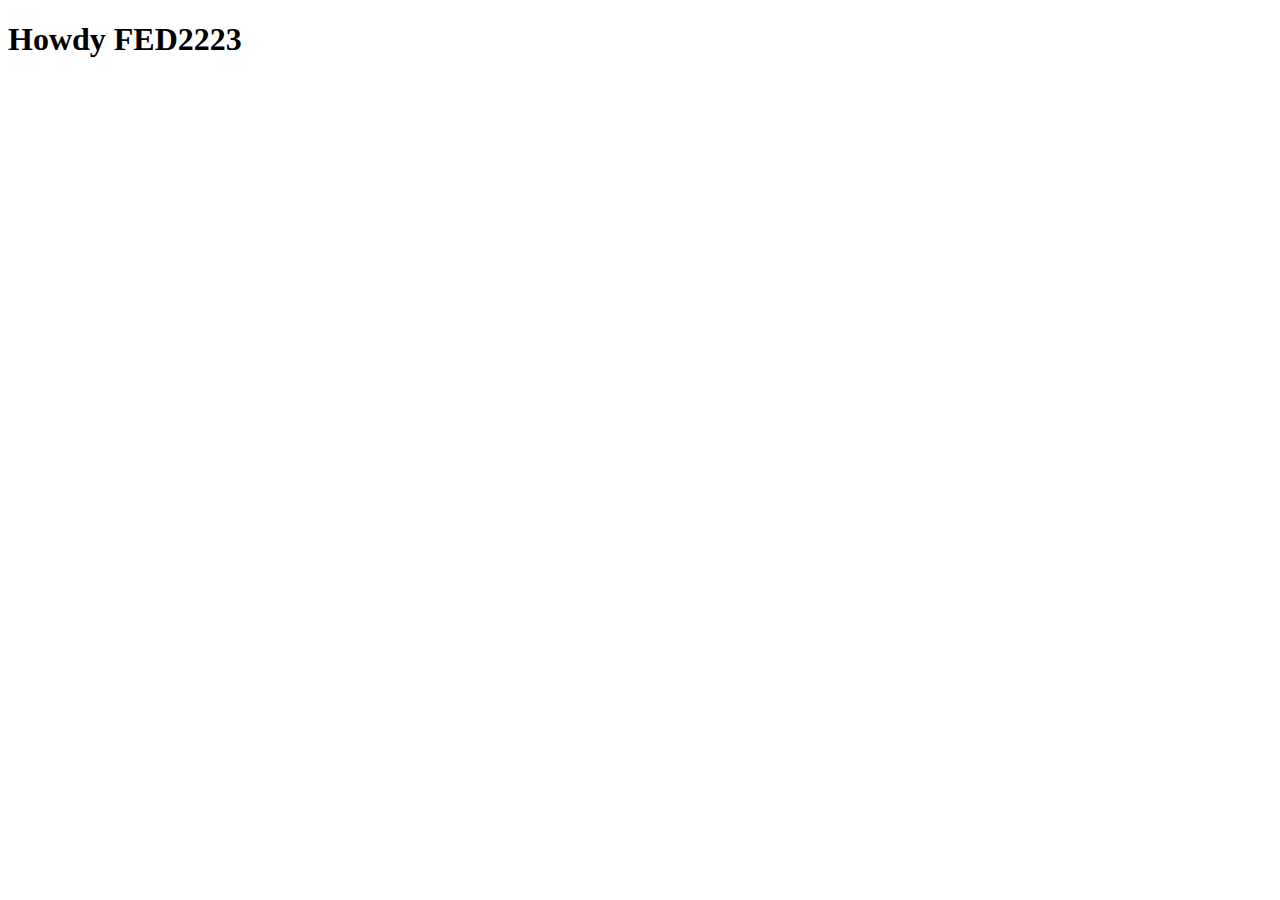
==== index.html @ 46a01212 "Add files via upload" ====
<!doctype html>
<html lang="nl">
	
<head>
	<meta charset="UTF-8">
	<meta name="author" content="jouw naam">
	<meta name="viewport" content="width=device-width, initial-scale=1">
	
	<title>Howdy FED2223</title>
	
	<link href="styles/style.css" rel="stylesheet">
	<link rel="icon" type="image/svg+xml" href="images/favicon.svg">
</head>

<body>
	<h1>Howdy FED2223</h1>

	<script defer src="scripts/script.js"></script>
</body>
	
</html>
---- styles/style.css ----
/**************/
/* CSS REMEDY */
/**************/
*, *::after, *::before {
  box-sizing:border-box;  
}

button, summary {
	cursor: pointer;
}





/*********************/
/* CUSTOM PROPERTIES */
/*********************/
:root {
	/* startje */
	--color-text:#111;
	--color-background:#eee;
}





/****************/
/* JOUW STYLING */
/****************/

/* jouw code */
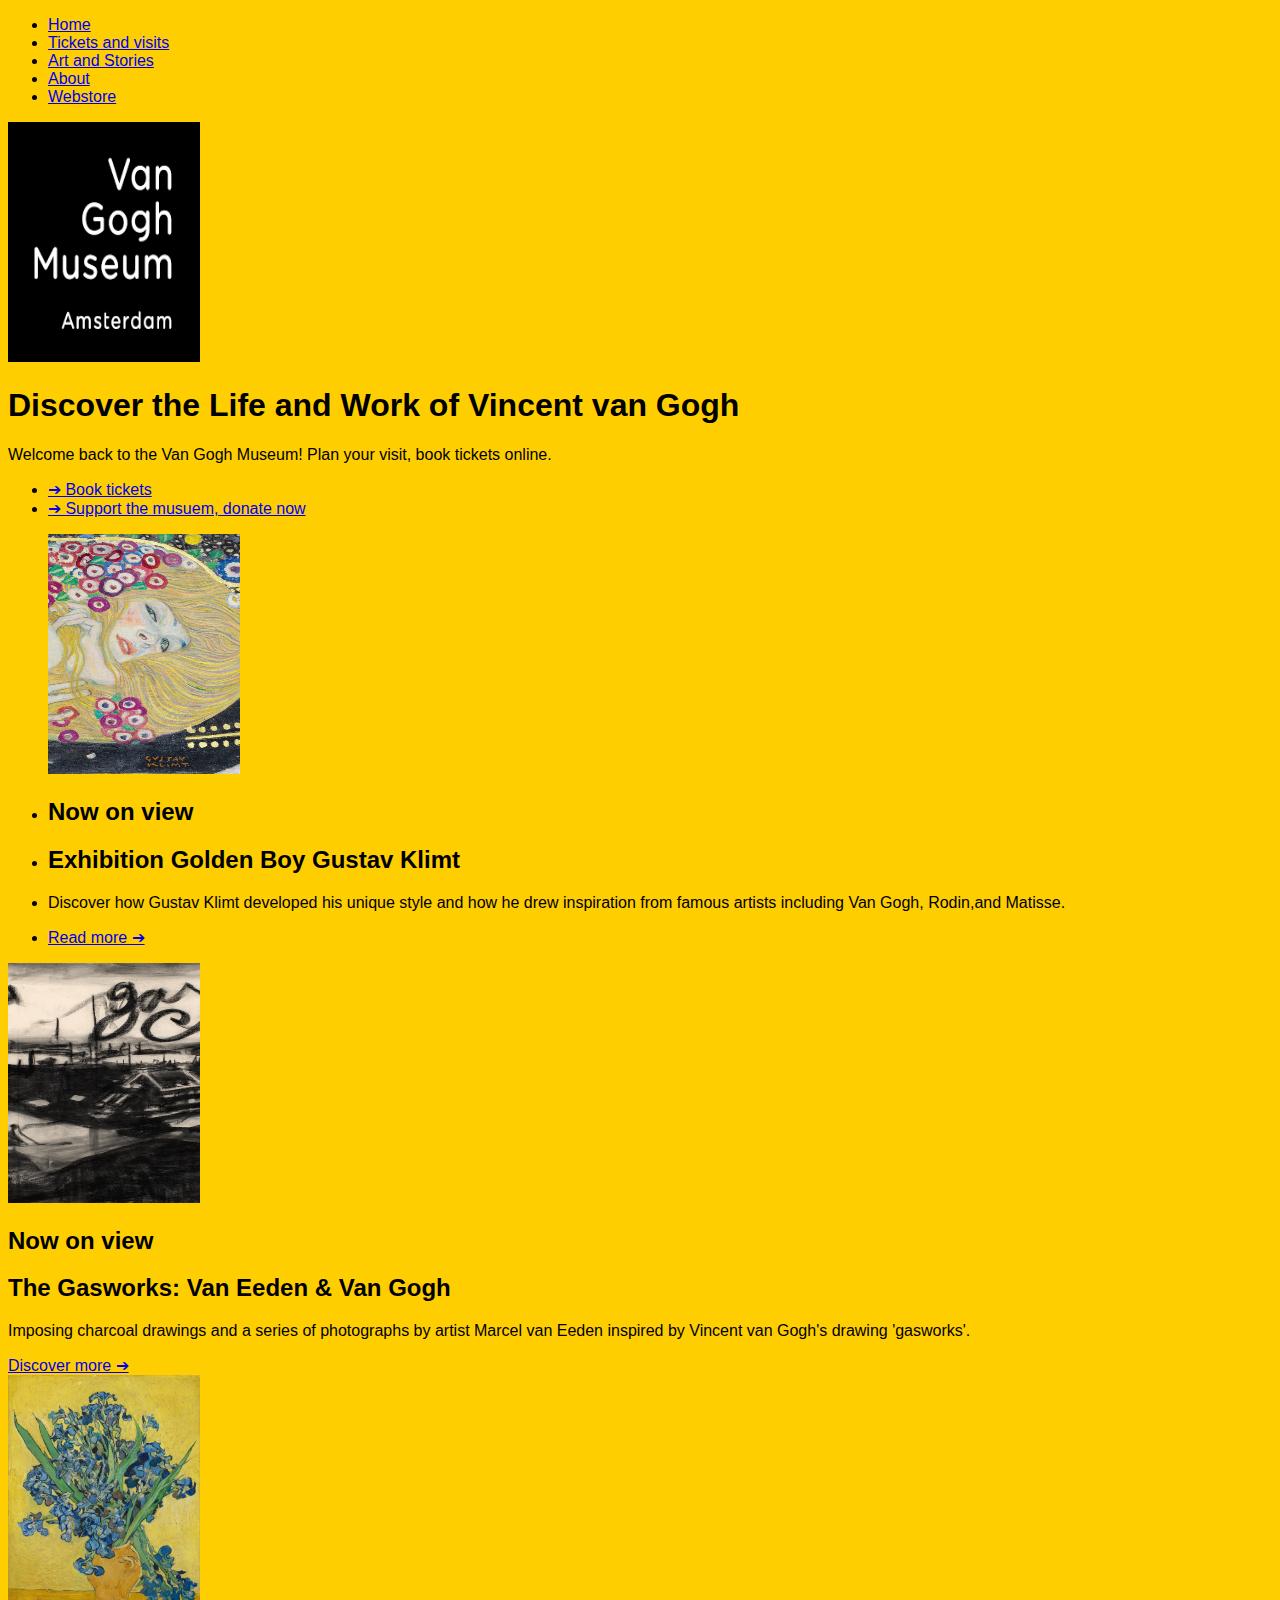
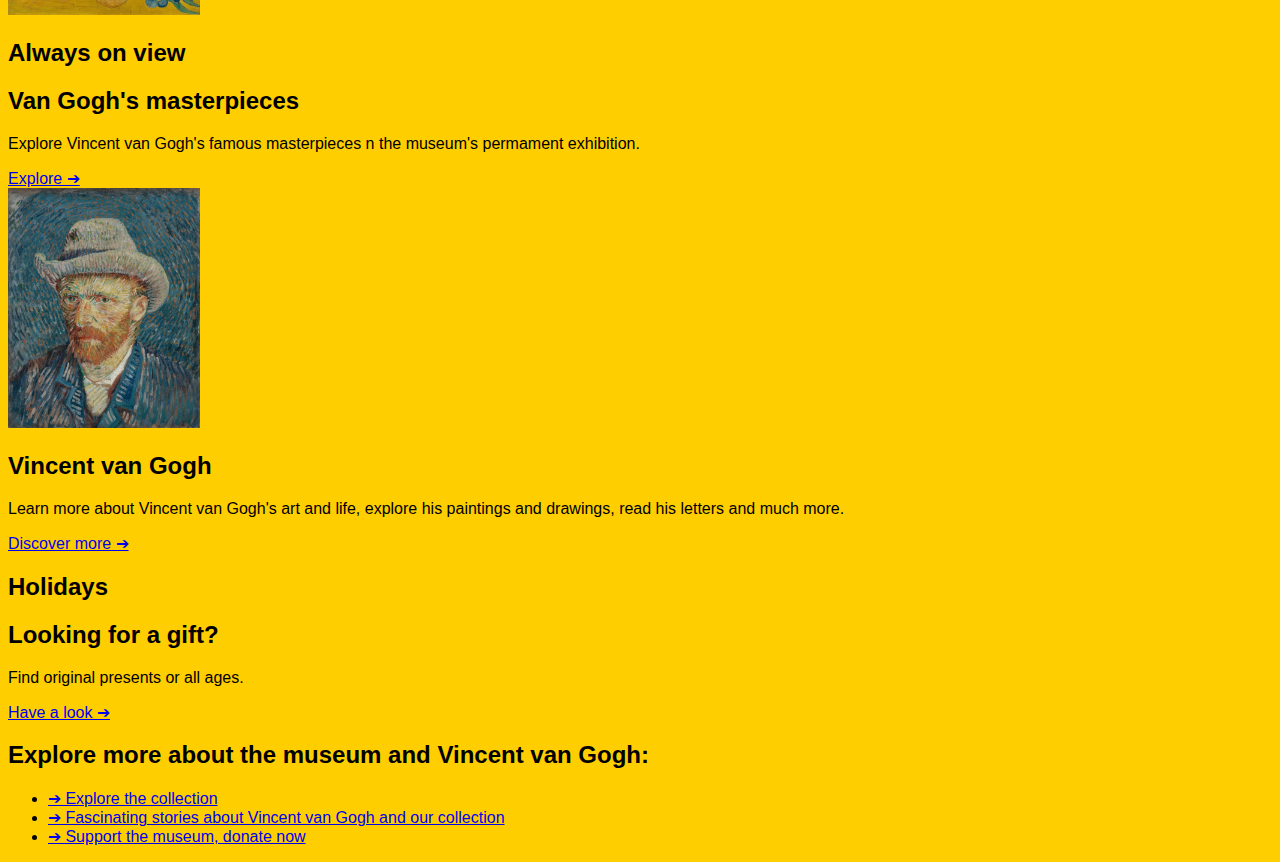
==== commit 6455ace3: "Add files via upload" ====
--- a/index.html
+++ b/index.html
@@ -1,21 +1,88 @@
 <!doctype html>
-<html lang="nl">
+<html lang="en">
 	
 <head>
 	<meta charset="UTF-8">
 	<meta name="author" content="jouw naam">
 	<meta name="viewport" content="width=device-width, initial-scale=1">
 	
-	<title>Howdy FED2223</title>
-	
+	<title>Van Gogh</title>
 	<link href="styles/style.css" rel="stylesheet">
-	<link rel="icon" type="image/svg+xml" href="images/favicon.svg">
+	<link rel="icon" type="image/svg+xml" href="images/logo.png">
 </head>
 
 <body>
-	<h1>Howdy FED2223</h1>
+	<header>
+		<nav>
+			<ul>
+				<li><a href="#">Home</a></li>
+				<li><a href="#">Tickets and visits</a></li>
+				<li><a href="#">Art and Stories</a></li>
+				<li><a href="#">About</a></li>
+				<li><a href="#">Webstore</a></li>
+			</ul>
+			<img src="images/logo.png" alt="Black logo of the Van Gogh Museum">
+		</nav>
+	</header>
+	<main>
+		<section>
+			<h1>Discover the Life and Work of Vincent van Gogh</h1>
+			<p>Welcome back to the Van Gogh Museum! Plan your visit, book tickets online.</p>
+			<ul>
+				<li><a href="#"> &#10132; Book tickets </a></li>
+				<li><a href="#"> &#10132; Support the musuem, donate now </a></li>
+			</ul>
+			
+		</section>
 
-	<script defer src="scripts/script.js"></script>
+		<ul>
+			<img src="images/gustavklimt.webp">
+			<li><h2>Now on view</h2></li>
+			<li><h2>Exhibition Golden Boy Gustav Klimt</h2></li>
+			<li><p>Discover how Gustav Klimt developed his unique style and how he drew inspiration from famous artists including Van Gogh, Rodin,and Matisse.</p></li>
+			<li><a href="#">Read more &#10132;</a></li>
+		</ul>
+
+		<section>
+			<img src="images/vaneeden.webp">
+			<h2>Now on view</h2>
+			<h2>The Gasworks: Van Eeden & Van Gogh</h2>
+			<p>Imposing charcoal drawings and a series of photographs by artist Marcel van Eeden inspired by Vincent van Gogh's drawing 'gasworks'.</p>
+			<a href="#">Discover more &#10132;</a>
+		</section>
+
+		<section>
+			<img src="images/flowersandblossom.webp">
+			<h2>Always on view</h2>
+			<h2>Van Gogh's masterpieces</h2>
+			<p>Explore Vincent van Gogh's famous masterpieces n the museum's permament exhibition.</p>
+			<a href="#">Explore &#10132;</a>
+		</section>
+
+		<section>
+			<img src="images/selfportrait.jpeg">
+			<h2>Vincent van Gogh</h2>
+			<p>Learn more about Vincent van Gogh's art and life, explore his paintings and drawings, read his letters and much more.</p>
+			<a href="#">Discover more &#10132;</a>
+		</section>
+
+		<section>
+			<h2>Holidays</h2>
+			<h2>Looking for a gift?</h2>
+			<p>Find original presents or all ages.</p>
+			<a href="#">Have a look &#10132;</a>
+		</section>
+	</main>
+	<footer>
+		<h2>Explore more about the museum and Vincent van Gogh:</h2>
+          <nav>
+            <ul>
+              <li><a href="#"> &#10132; Explore the collection</a></li>
+              <li><a href="#"> &#10132; Fascinating stories about Vincent van Gogh and our collection</a></li>
+              <li><a href="#"> &#10132; Support the museum, donate now</a></li>
+            </ul>
+          </nav>
+	</footer>
 </body>
-	
+<script defer src="scripts/script.js"></script>
 </html>
--- a/styles/style.css
+++ b/styles/style.css
@@ -19,7 +19,7 @@
 :root {
 	/* startje */
 	--color-text:#111;
-	--color-background:#eee;
+	--color-background:#FFCE01;
 }
 
 
@@ -32,3 +32,12 @@
 
 /* jouw code */
 
+body{
+	background-color: var(--color-background);
+	font-family: Arial, Helvetica, sans-serif;
+}
+
+img{
+	width: 12em;
+	height: 15em;
+}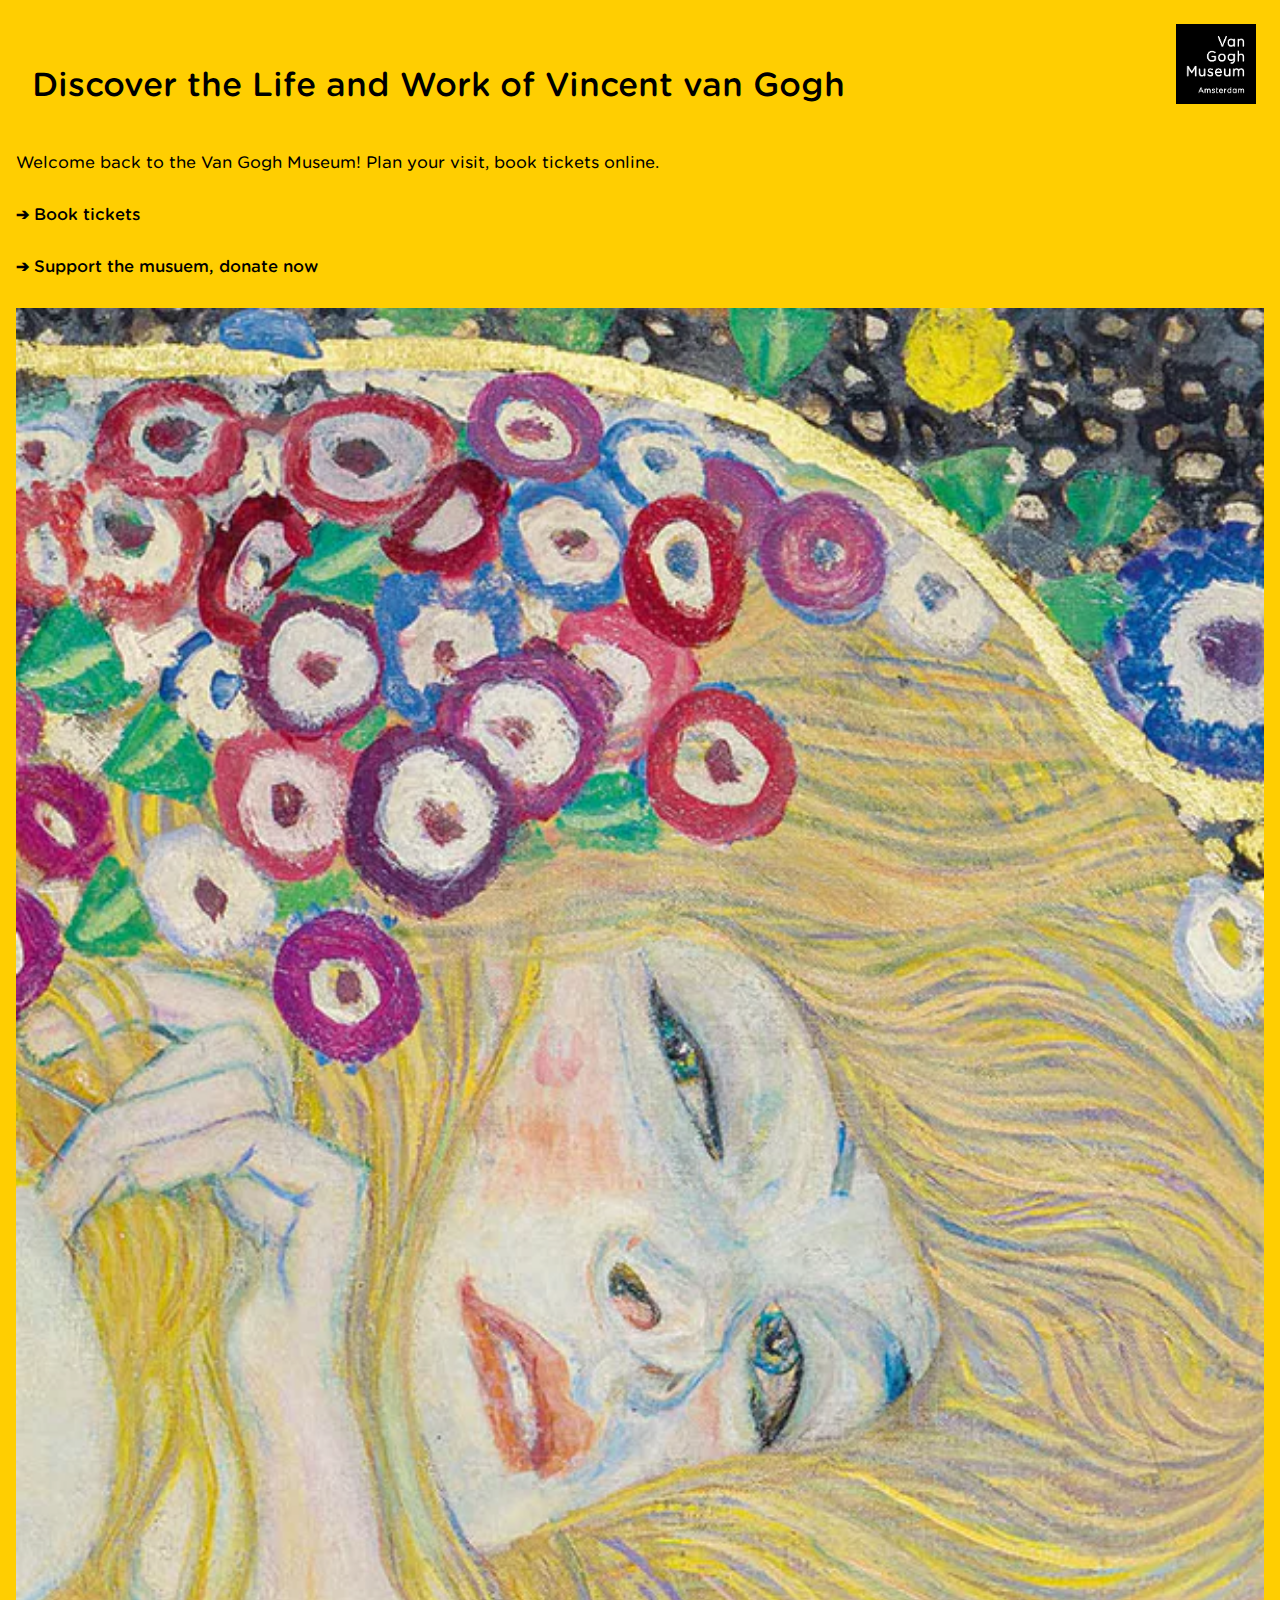
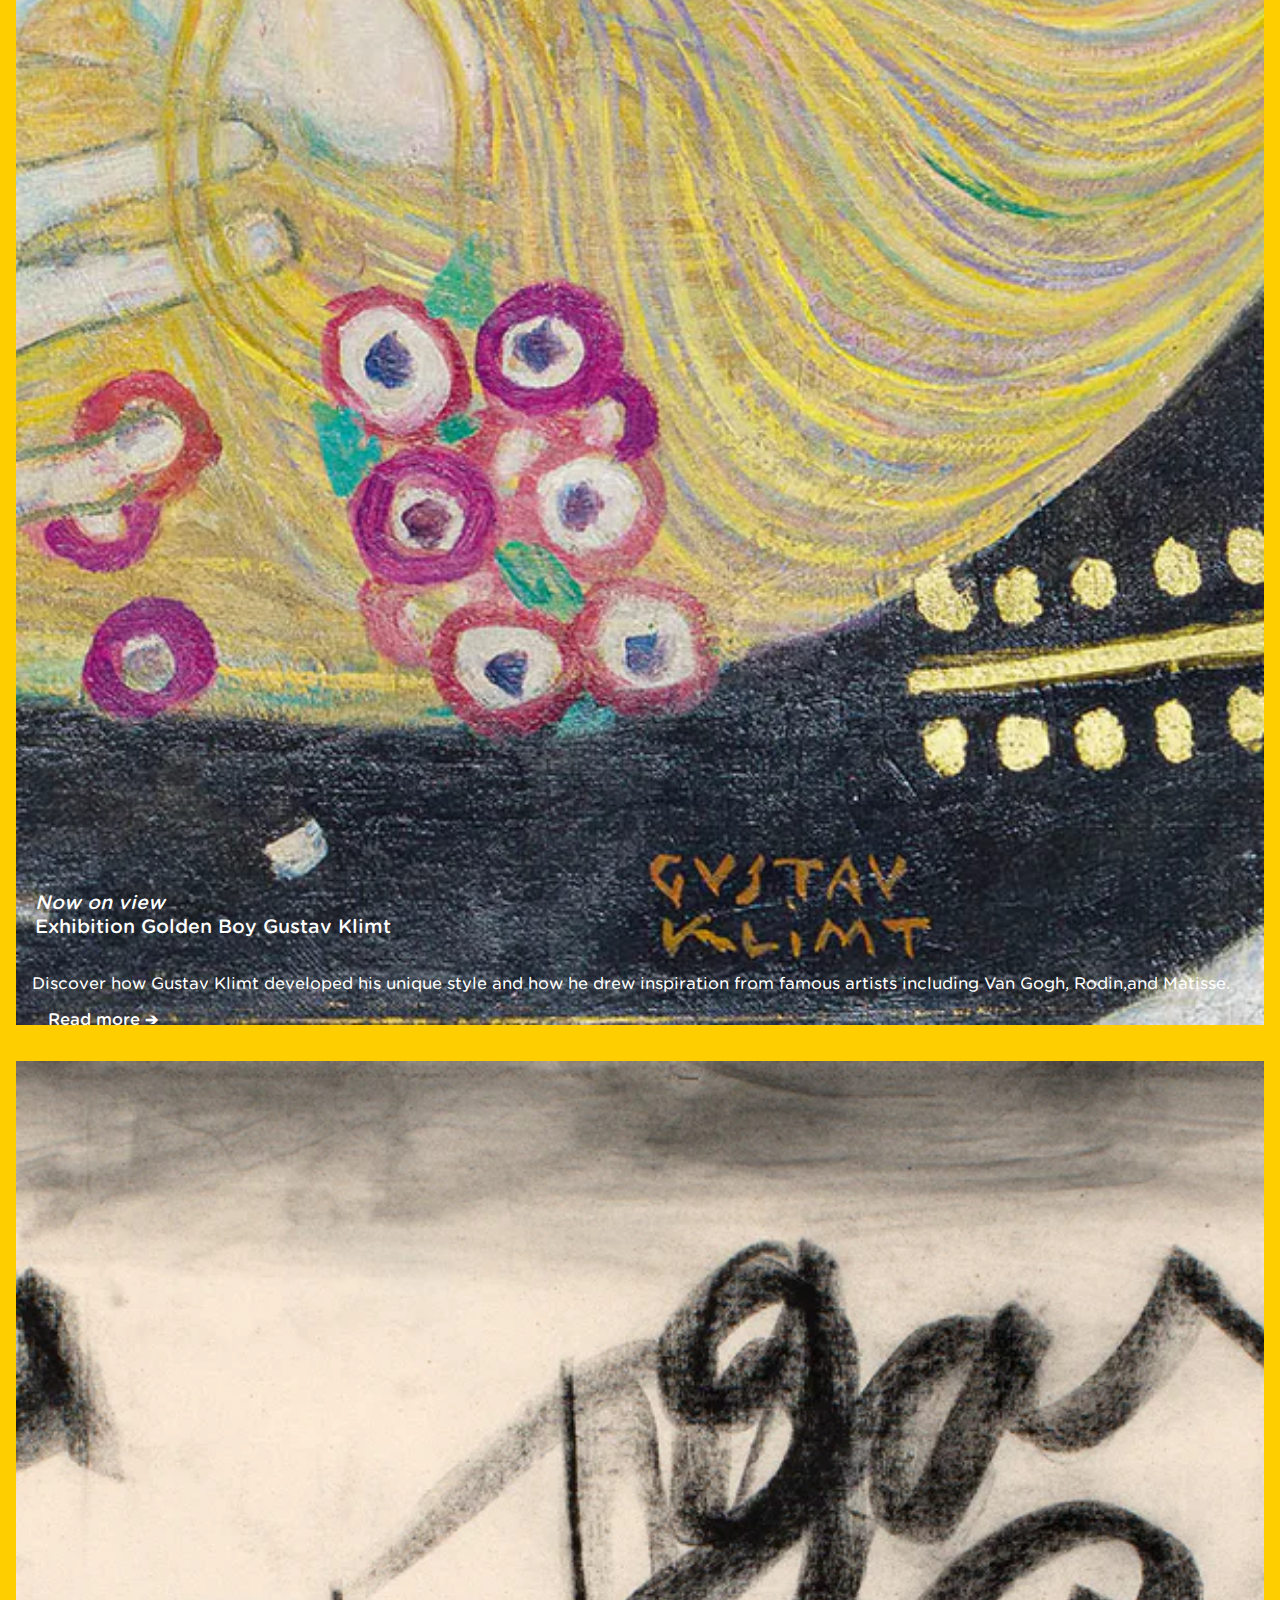
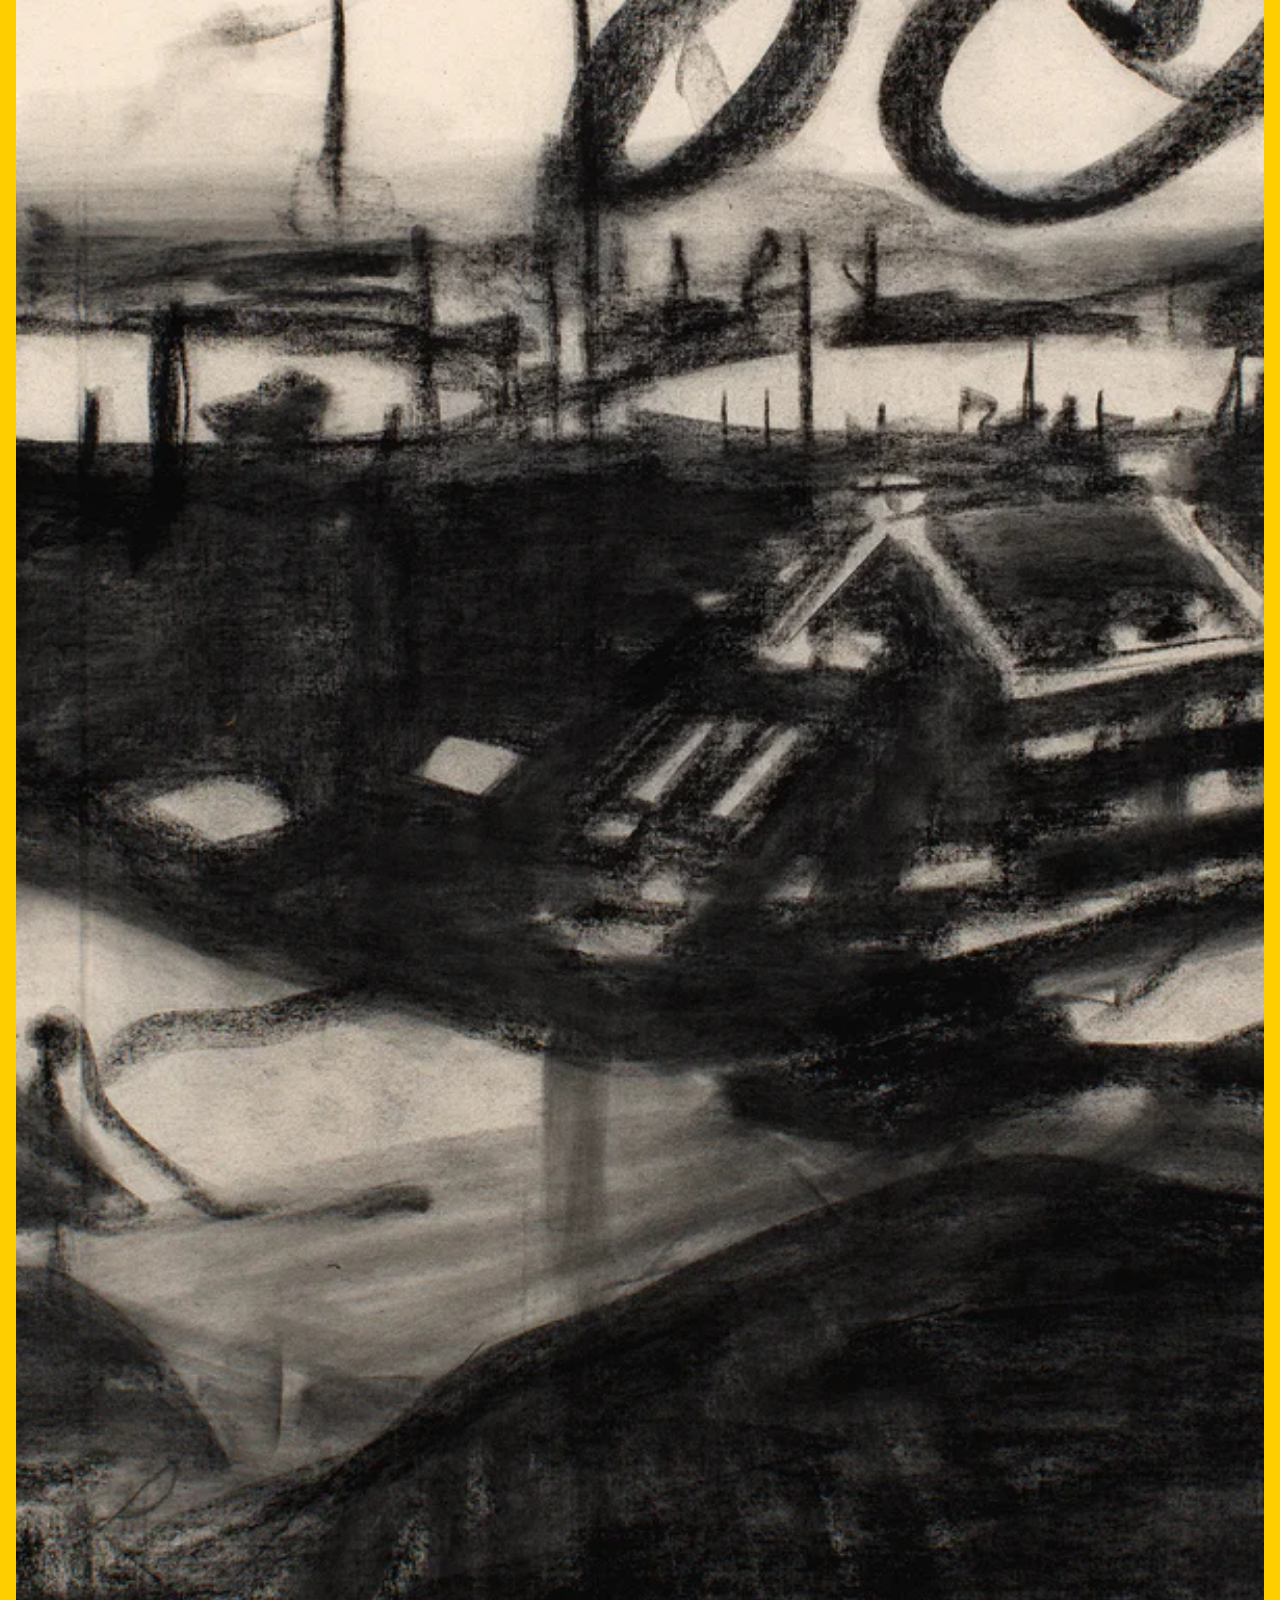
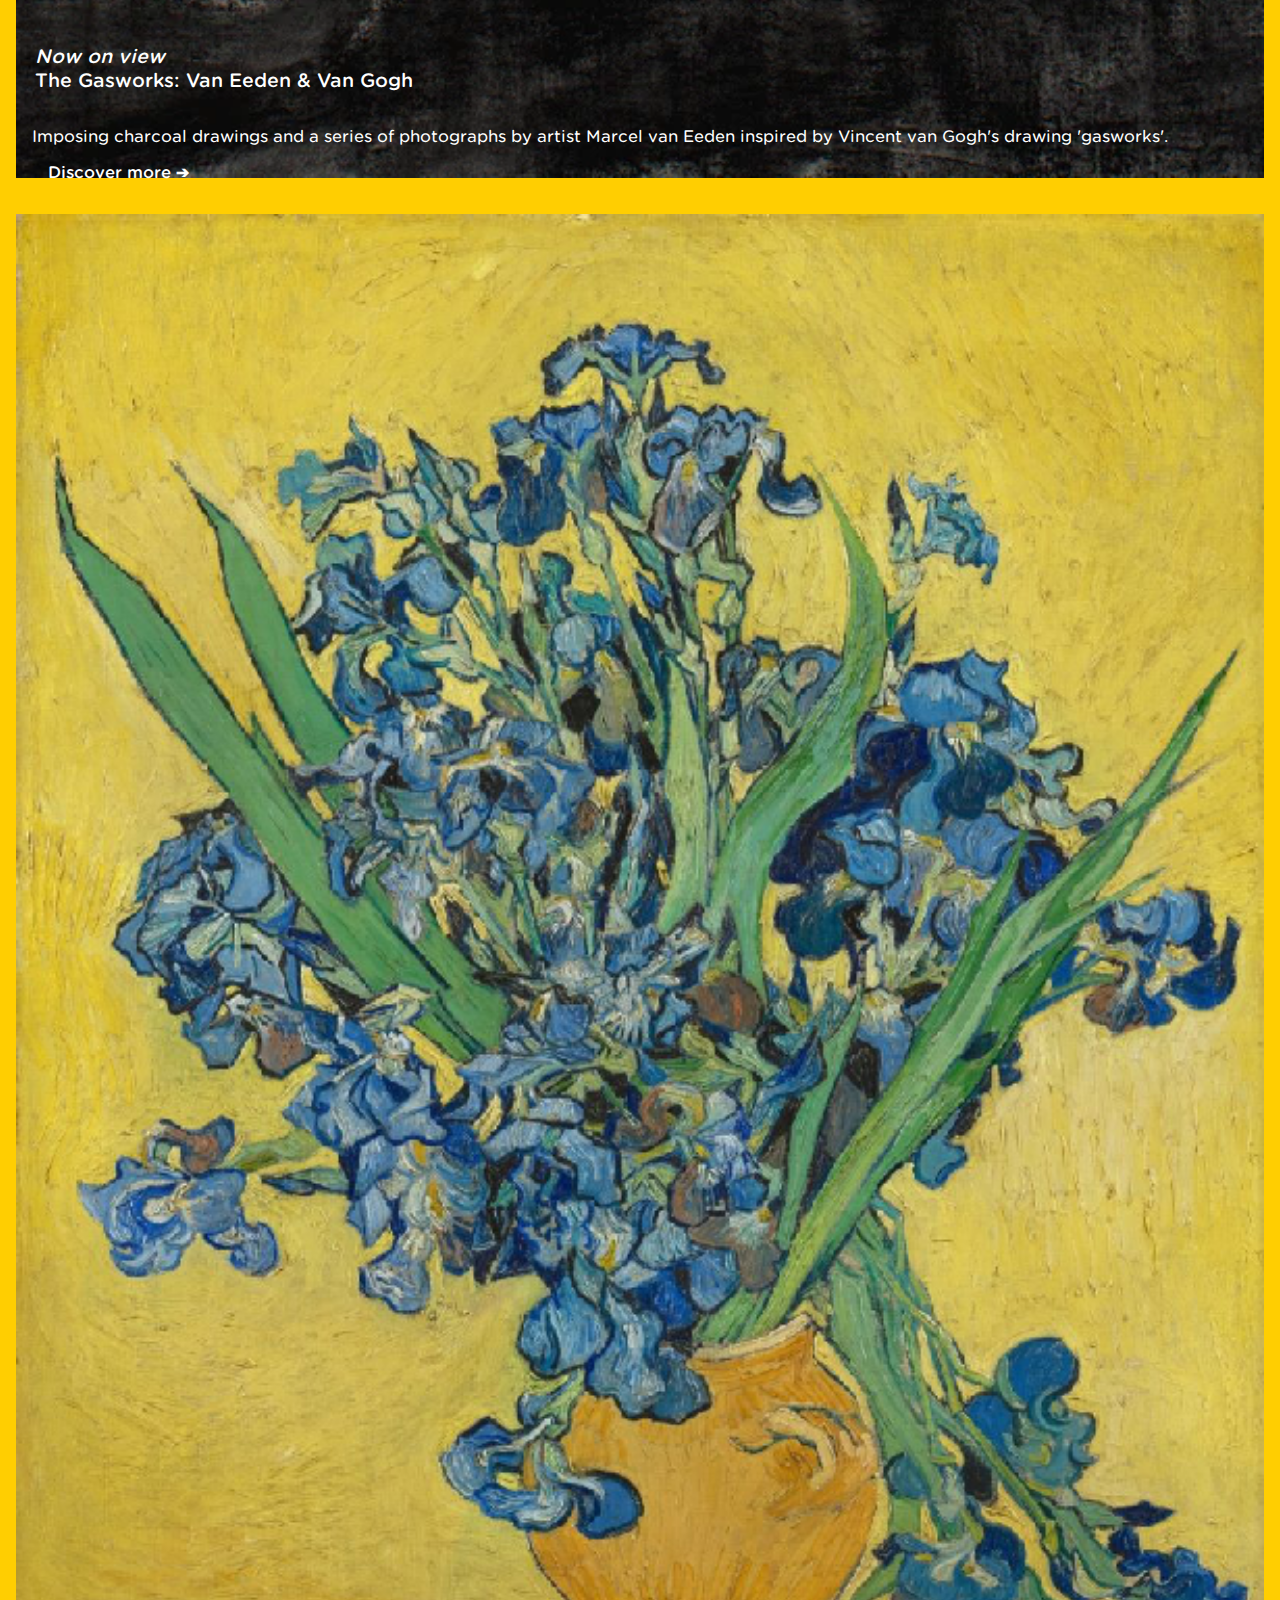
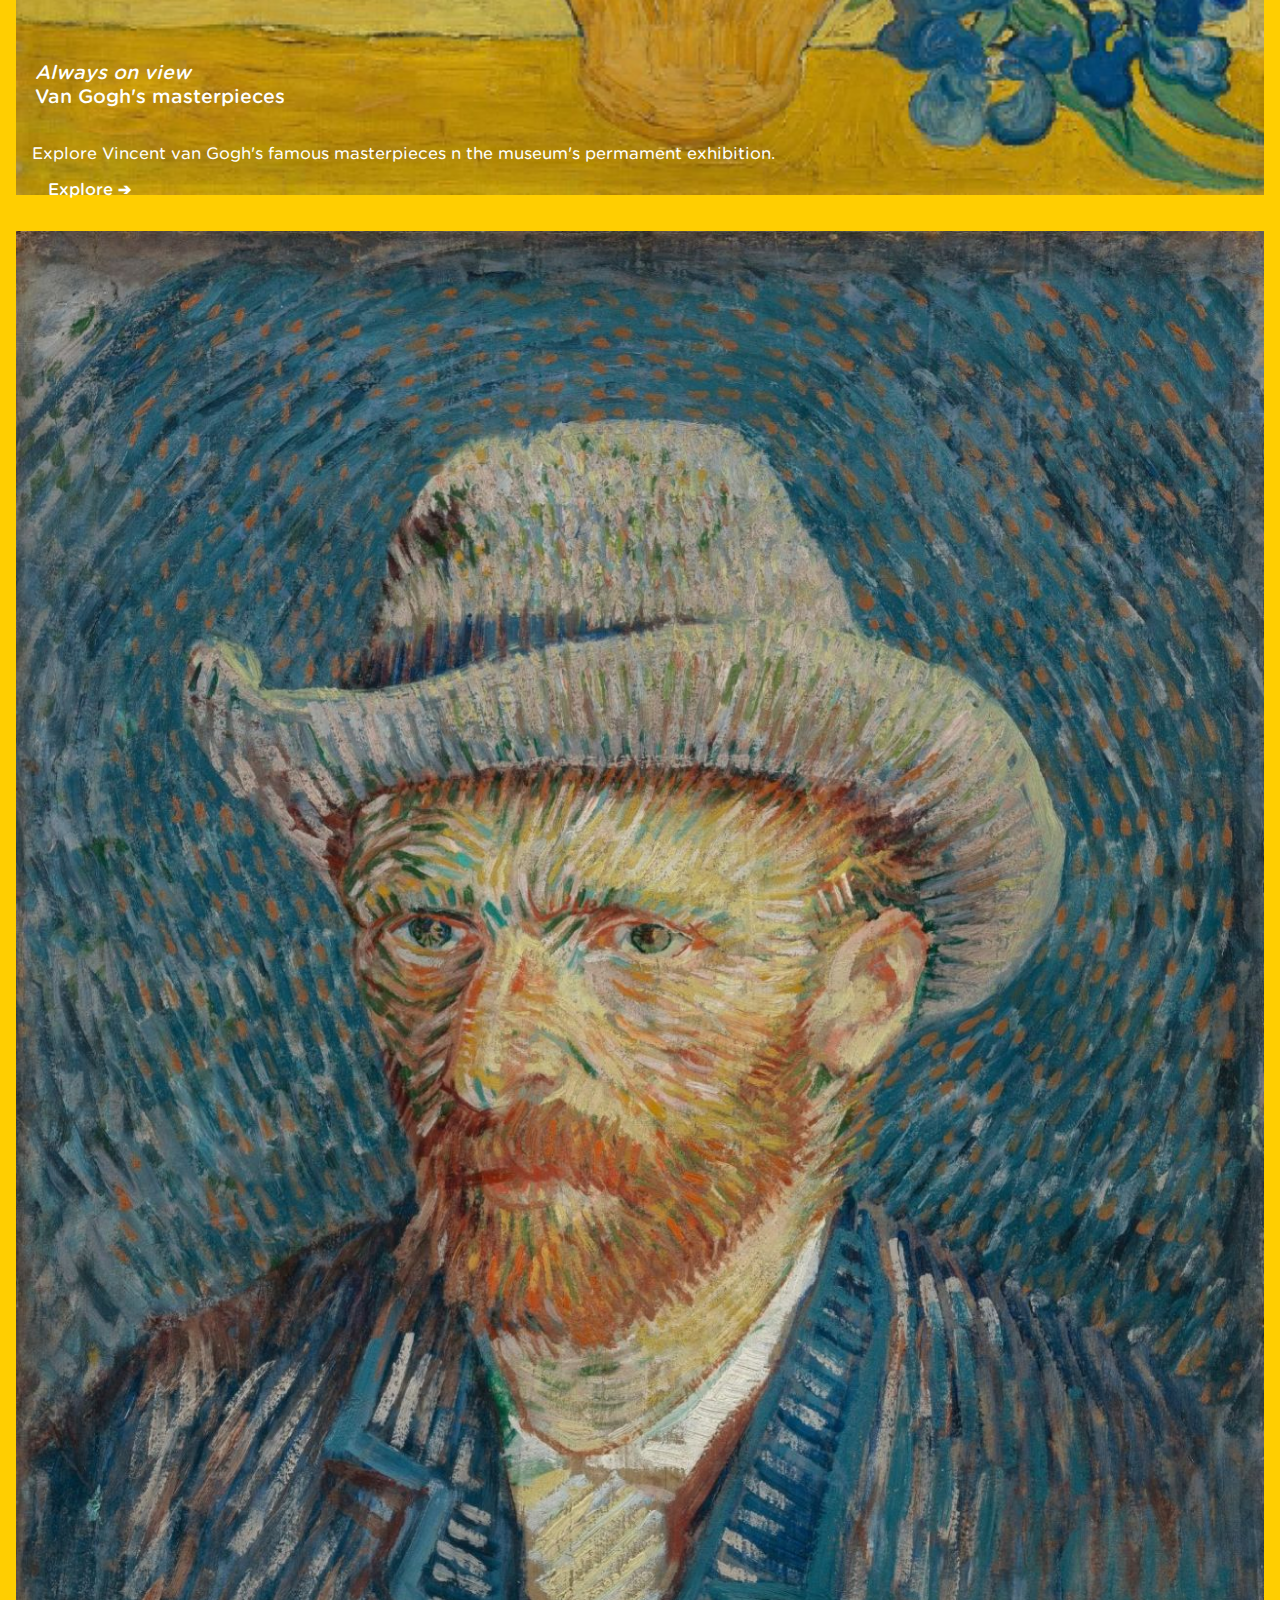
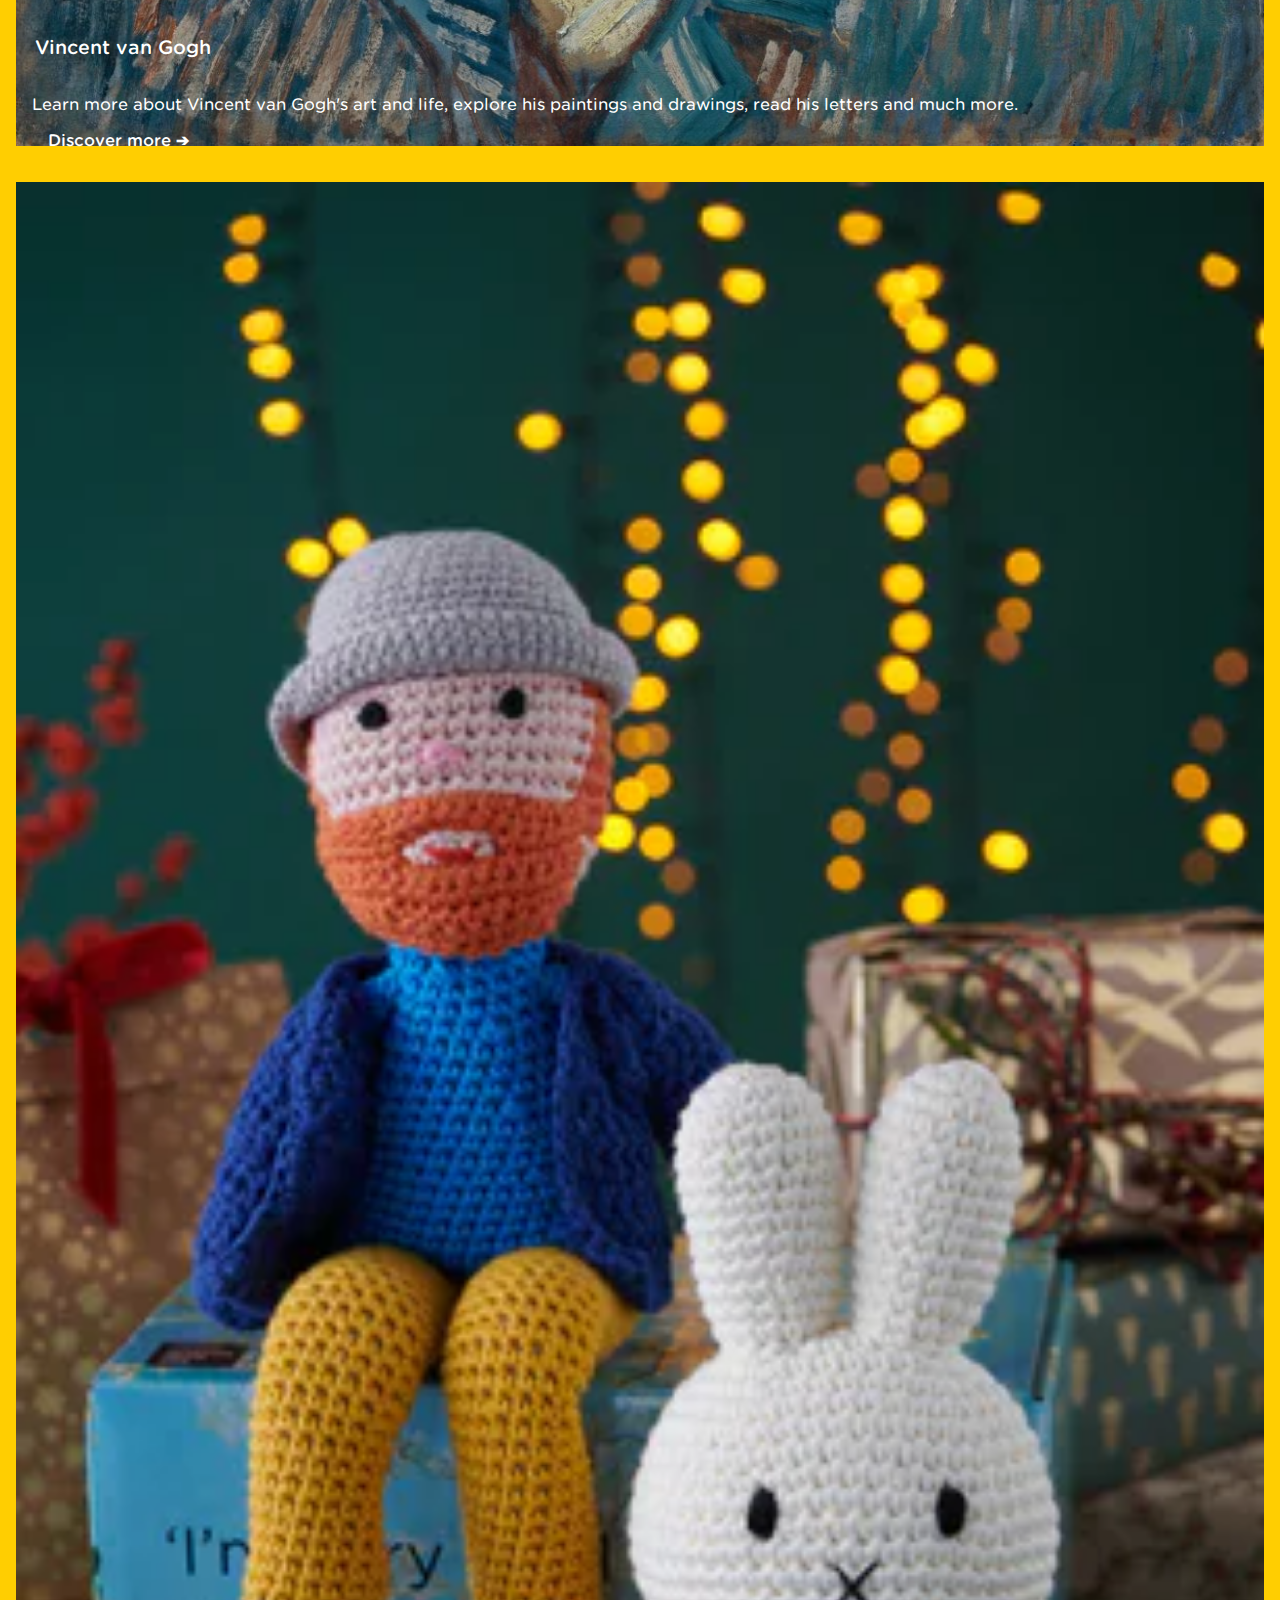
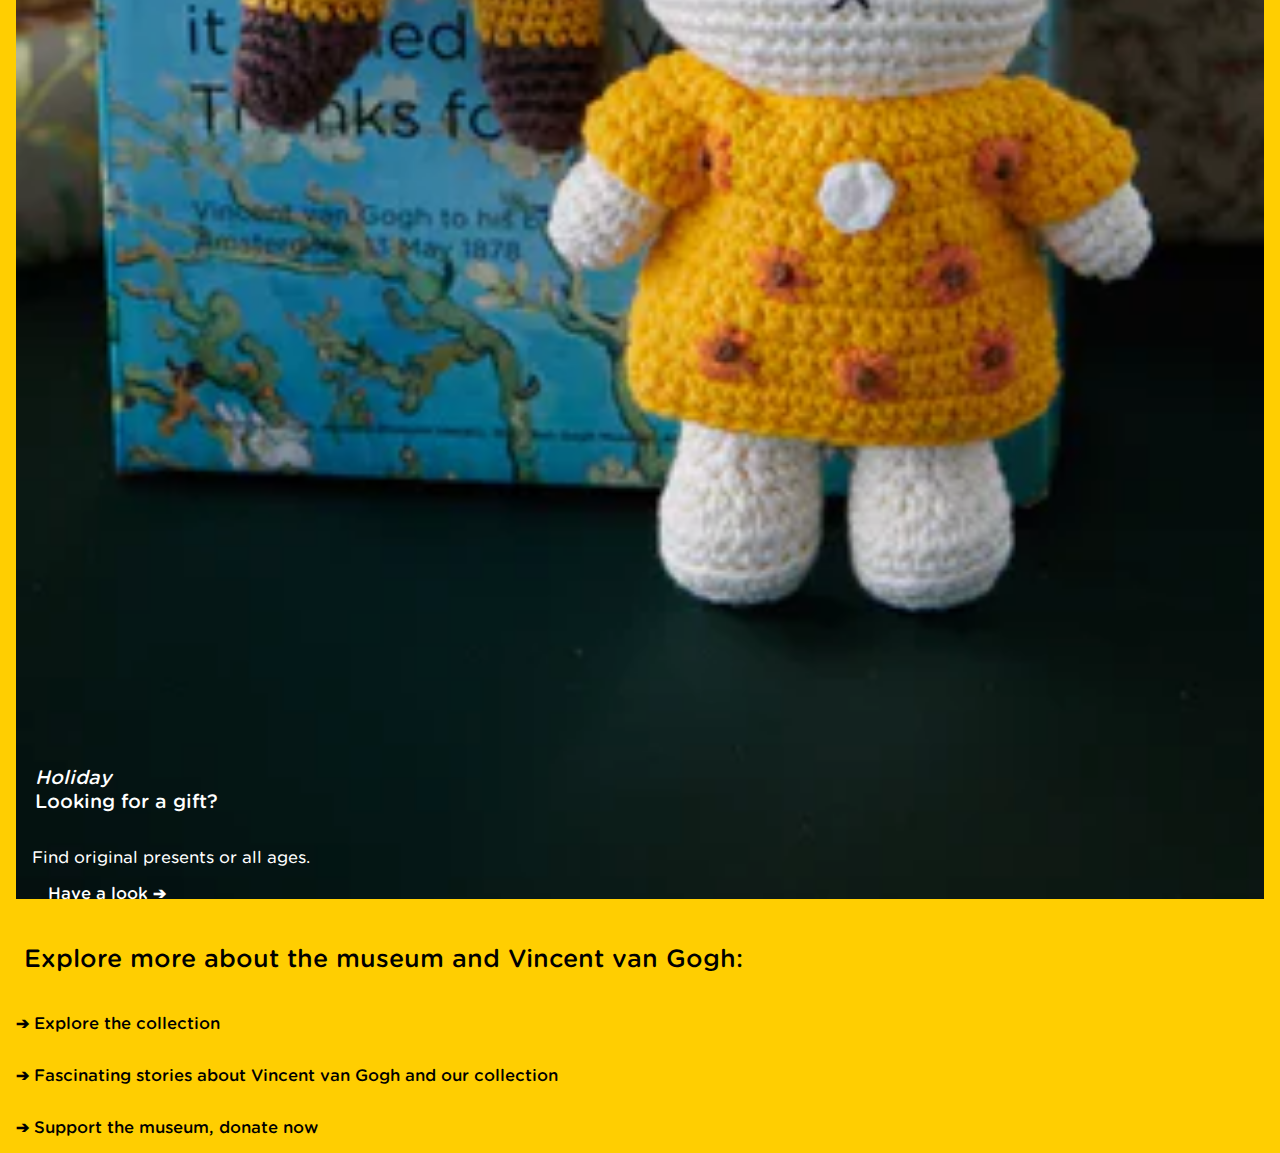
==== commit 43dd8405: "Add files via upload" ====
--- a/index.html
+++ b/index.html
@@ -13,16 +13,19 @@
 
 <body>
 	<header>
+		<button>Menu</button>
 		<nav>
+			<button>Sluit</button>
 			<ul>
+				<li><a href="#">Menu</a></li>
 				<li><a href="#">Home</a></li>
 				<li><a href="#">Tickets and visits</a></li>
 				<li><a href="#">Art and Stories</a></li>
 				<li><a href="#">About</a></li>
 				<li><a href="#">Webstore</a></li>
 			</ul>
-			<img src="images/logo.png" alt="Black logo of the Van Gogh Museum">
 		</nav>
+		<img src="images/logo.png" alt="Black logo of the Van Gogh Museum">
 	</header>
 	<main>
 		<section>
@@ -36,43 +39,54 @@
 		</section>
 
 		<ul>
-			<img src="images/gustavklimt.webp">
-			<li><h2>Now on view</h2></li>
-			<li><h2>Exhibition Golden Boy Gustav Klimt</h2></li>
-			<li><p>Discover how Gustav Klimt developed his unique style and how he drew inspiration from famous artists including Van Gogh, Rodin,and Matisse.</p></li>
-			<li><a href="#">Read more &#10132;</a></li>
+			<li>
+				<div>
+					<h3><em>Now on view</em> Exhibition Golden Boy Gustav Klimt</h3>
+					<p>Discover how Gustav Klimt developed his unique style and how he drew inspiration from famous artists including Van Gogh, Rodin,and Matisse.</p>
+					<a href="#">Read more &#10132;</a>
+				</div>
+				<img src="images/gustavklimt.webp">
+			</li>
+
+
+			<li>
+				<div>
+					<h3><em>Now on view</em>The Gasworks: Van Eeden & Van Gogh</h3>
+					<p>Imposing charcoal drawings and a series of photographs by artist Marcel van Eeden inspired by Vincent van Gogh's drawing 'gasworks'.</p>
+					<a href="#">Discover more &#10132;</a>
+				</div>
+				<img src="images/vaneeden.webp">
+			</li>
+		
+			<li>
+				<div>
+					<h3><em>Always on view</em>Van Gogh's masterpieces</h3>
+					<p>Explore Vincent van Gogh's famous masterpieces n the museum's permament exhibition.</p>
+					<a href="#">Explore &#10132;</a>
+				</div>
+				<img src="images/flowersandblossom.webp">
+			</li>
+
+			<li>
+				<div>
+					<h3>Vincent van Gogh</h3>
+					<p>Learn more about Vincent van Gogh's art and life, explore his paintings and drawings, read his letters and much more.</p>
+					<a href="#">Discover more &#10132;</a>
+				</div>
+				<img src="images/selfportrait.jpeg">
+			</li>
+		
+			<li>
+				<div>
+					<h3><em>Holiday</em>Looking for a gift?</h3>
+					<p>Find original presents or all ages.</p>
+					<a href="#">Have a look &#10132;</a>
+				</div>
+				<img src="images/Holiday.webp">
+			</li>
 		</ul>
+	</main>
 
-		<section>
-			<img src="images/vaneeden.webp">
-			<h2>Now on view</h2>
-			<h2>The Gasworks: Van Eeden & Van Gogh</h2>
-			<p>Imposing charcoal drawings and a series of photographs by artist Marcel van Eeden inspired by Vincent van Gogh's drawing 'gasworks'.</p>
-			<a href="#">Discover more &#10132;</a>
-		</section>
-
-		<section>
-			<img src="images/flowersandblossom.webp">
-			<h2>Always on view</h2>
-			<h2>Van Gogh's masterpieces</h2>
-			<p>Explore Vincent van Gogh's famous masterpieces n the museum's permament exhibition.</p>
-			<a href="#">Explore &#10132;</a>
-		</section>
-
-		<section>
-			<img src="images/selfportrait.jpeg">
-			<h2>Vincent van Gogh</h2>
-			<p>Learn more about Vincent van Gogh's art and life, explore his paintings and drawings, read his letters and much more.</p>
-			<a href="#">Discover more &#10132;</a>
-		</section>
-
-		<section>
-			<h2>Holidays</h2>
-			<h2>Looking for a gift?</h2>
-			<p>Find original presents or all ages.</p>
-			<a href="#">Have a look &#10132;</a>
-		</section>
-	</main>
 	<footer>
 		<h2>Explore more about the museum and Vincent van Gogh:</h2>
           <nav>
--- a/styles/style.css
+++ b/styles/style.css
@@ -1,8 +1,21 @@
+@font-face {
+	font-family: vangogh;
+	src: url(../fonts/GothamRndSSm-Book_Web.woff2);
+	font-weight: 400;
+  }
+
+  @font-face {
+	font-family: vangogh;
+	src: url(../fonts/GothamRndSSm-Medium_Web.woff2);
+	font-weight: 700;
+  }
 /**************/
 /* CSS REMEDY */
 /**************/
 *, *::after, *::before {
-  box-sizing:border-box;  
+  box-sizing:border-box; 
+  margin: 0;
+  padding:0; 
 }
 
 button, summary {
@@ -18,7 +31,8 @@
 /*********************/
 :root {
 	/* startje */
-	--color-text:#111;
+	--color-text: #0000;
+	--color-text-image:#ffff;
 	--color-background:#FFCE01;
 }
 
@@ -34,10 +48,224 @@
 
 body{
 	background-color: var(--color-background);
-	font-family: Arial, Helvetica, sans-serif;
-}
-
-img{
-	width: 12em;
-	height: 15em;
+	font-family: vangogh, Arial, Helvetica, sans-serif;
+}
+
+
+
+
+/*********
+HEADER
+*********/
+
+
+
+
+header{
+	position: relative;
+	padding: 1em;
+}
+header img{
+	width: 5em;
+	height: 5em;
+	border-radius: 0%;
+	position: absolute;
+	right: 1.5em;
+	top:1.5em;
+}
+header button{
+	padding: 1em;
+	margin:1em;
+	background-color: black;
+	color: var(--color-text-image);
+	border-radius: 1em;
+}
+
+header nav{
+	background-color: var(--color-background);
+	position: fixed;
+	top: 0;
+	bottom: 0; 
+	left: 0;
+	right:0;
+
+	transform:translateX(-99%);
+	z-index: 10;
+}
+nav.open {
+	transform:translateX(0%);
+}
+header ul{
+	padding: 1em;
+}
+
+header nav ul li a{
+	color: black;
+	font-size: 1.3em;
+	text-decoration: none;
+	
+
+	display: flex;
+	row-gap: 1em;
+}
+
+
+
+/*******
+RESPONSIVE?
+********/
+
+
+
+@media (min-width:38em) {
+	header button {
+	  display: none;
+	}
+	nav {
+		position: static; 
+		transform:none; 
+		background: none; 
+	}
+	nav button {
+		/* JOUW CODE HIER - stap 6 */
+		display: none; 
+	  }
+	nav ul li a {
+		/* JOUW CODE HIER - stap 8 */
+		display: flex; 
+		gap: 1em;
+	}
+}
+
+
+
+/********** 
+MAIN  
+***********/
+
+
+
+main{
+	color: var(--color-text-image);
+}
+
+/******
+positionering van a-tjes
+******/
+main a{ 
+	color: var(--color-text-image);
+	text-decoration: none;
+	font-weight: bold;
+}
+
+section a{
+	display: flex;
+	row-gap: 1em;
+}
+
+
+footer a{
+	color: black;
+	text-decoration: none;
+	font-weight: bold;
+
+	display: flex;
+	row-gap: 1em;
+}
+ a:hover{
+	transform: translateX(1%);
+}
+
+
+/******
+FOOTER
+*******/
+
+
+
+h2{
+	padding: 1em;
+}
+
+
+
+
+
+
+
+ul{
+	list-style-type: none;
+}
+
+li{
+	display: block;
+}
+
+section{
+	color: black;
+	text-align: left;
+}
+
+
+h1{
+padding: 1em;
+}
+p{
+	padding: 1em;
+}
+a{
+	padding: 1em;
+}
+
+section a{
+	color: black;
+}
+
+
+
+
+/******* 
+MAIN LIJSTJE  
+*********/
+
+
+
+
+main ul li {
+	position: relative;
+}
+
+main ul li div {
+	position: absolute;
+	bottom:1em;
+	left:1em;
+	right:1em;
+}
+
+main ul li div h3 {
+	padding: 1em;
+   }
+
+main ul li div p {
+ padding: 1em;
+}
+
+main ul li div a {
+	margin: 1em;
+   }
+
+/** hover voor a?
+main ul li div a:hover{
+	transform: translateX(1%);
+}**/
+main ul li div h3 em {
+	display:block;
+}
+
+
+main ul li img{
+	width: 100%;
+	height: auto;
+	border-radius: .8em;
+	padding: 1em;
 }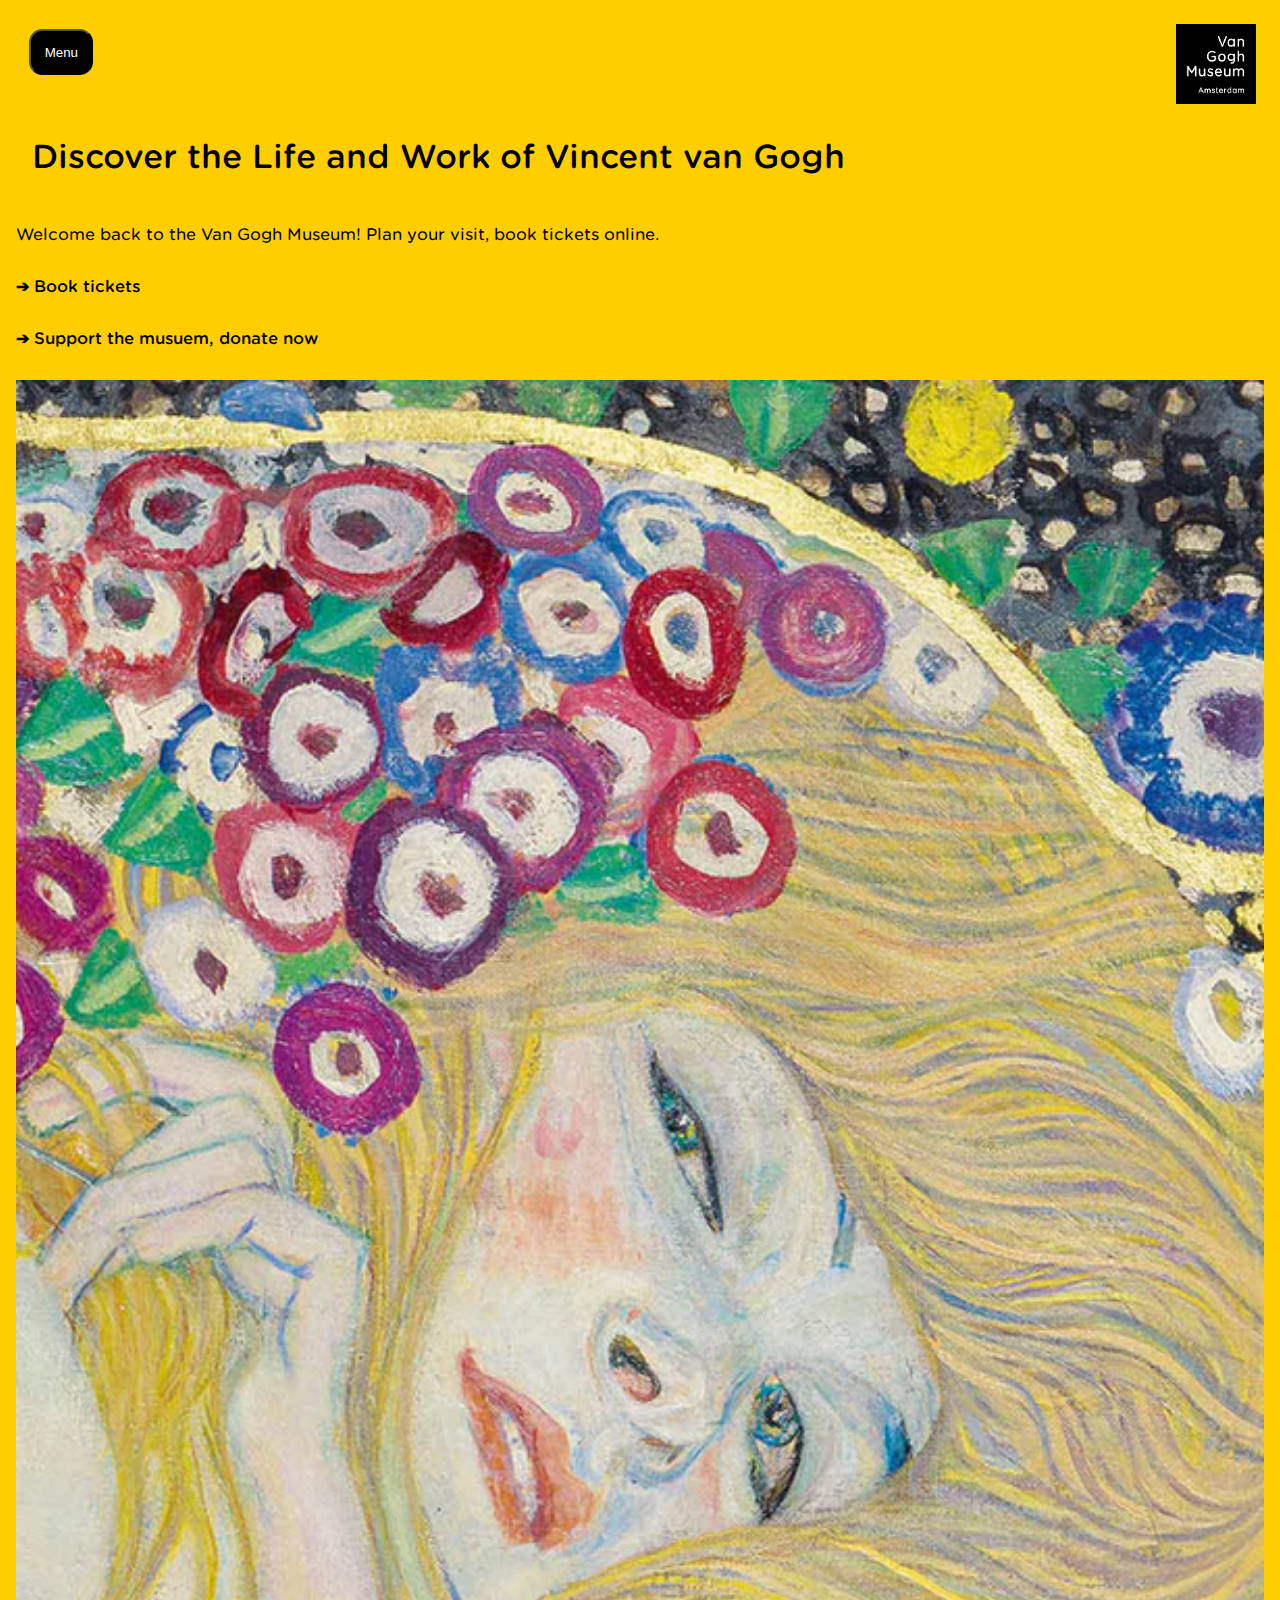
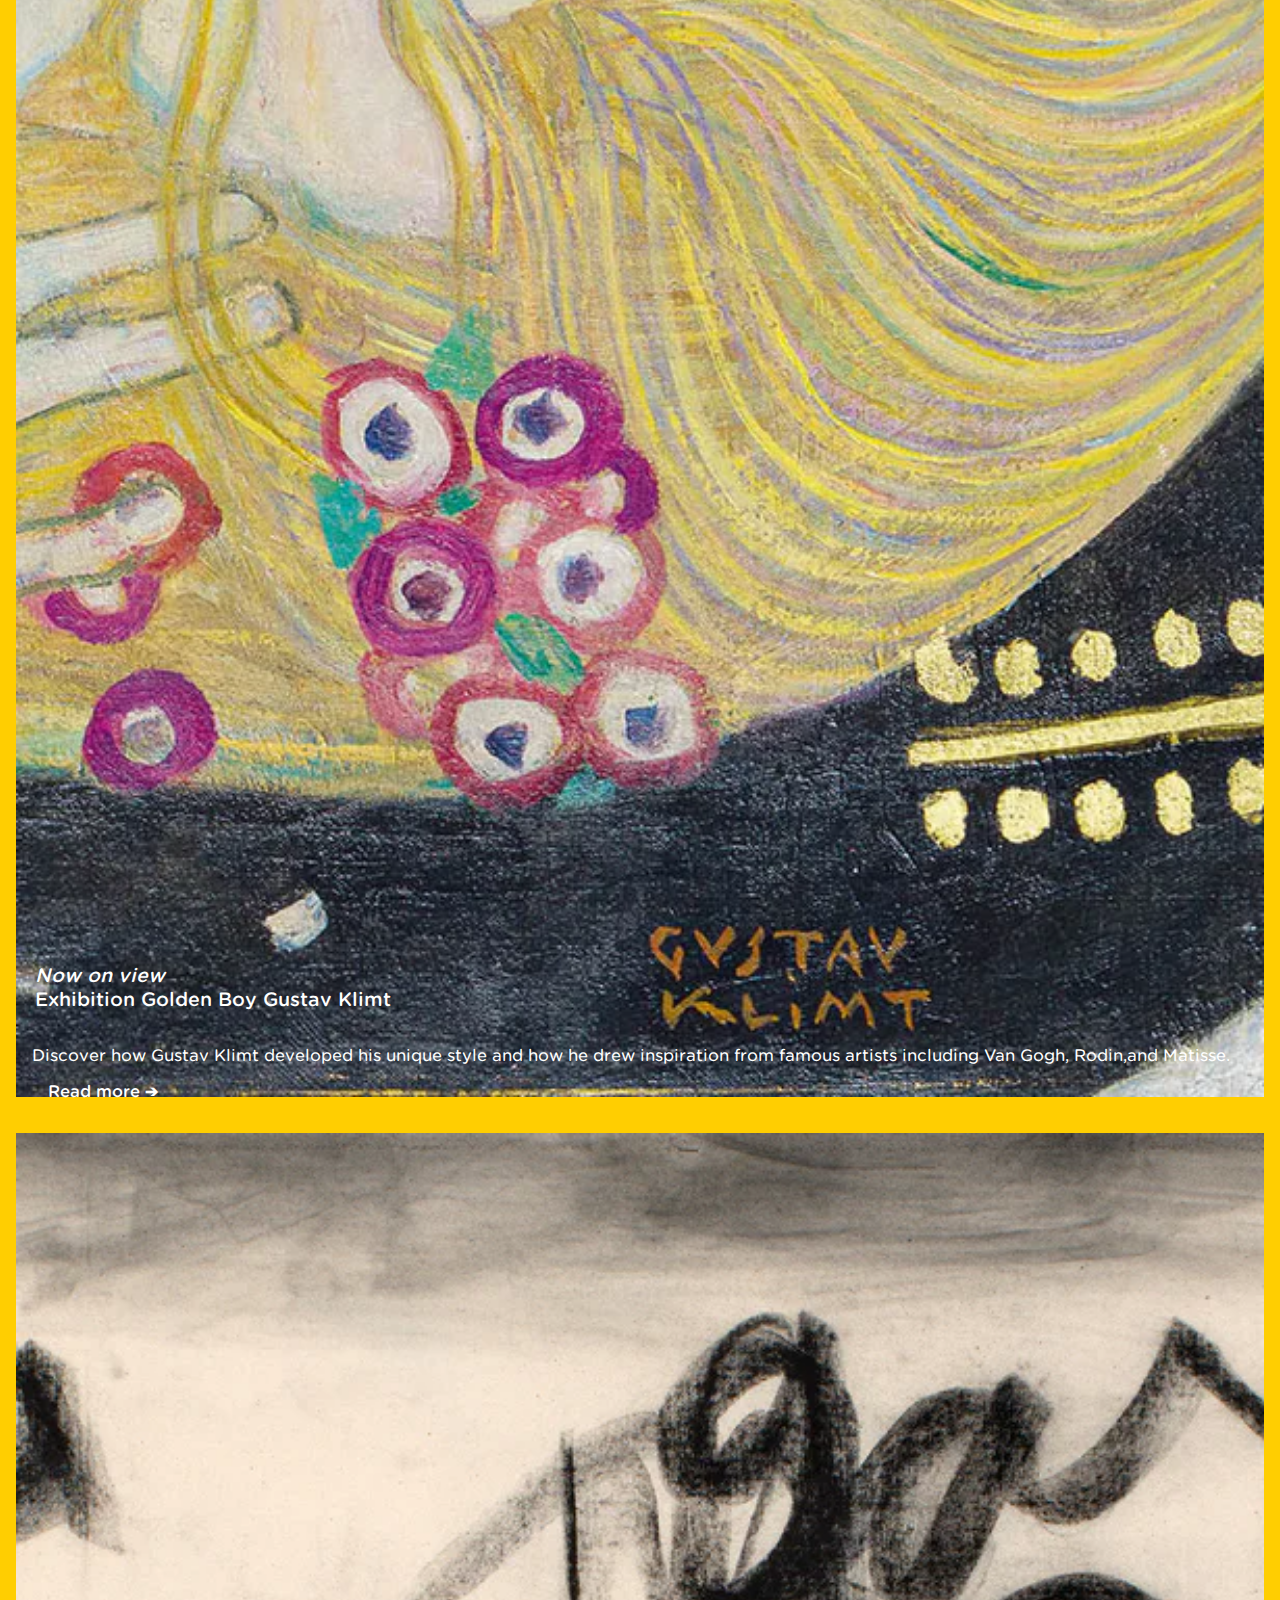
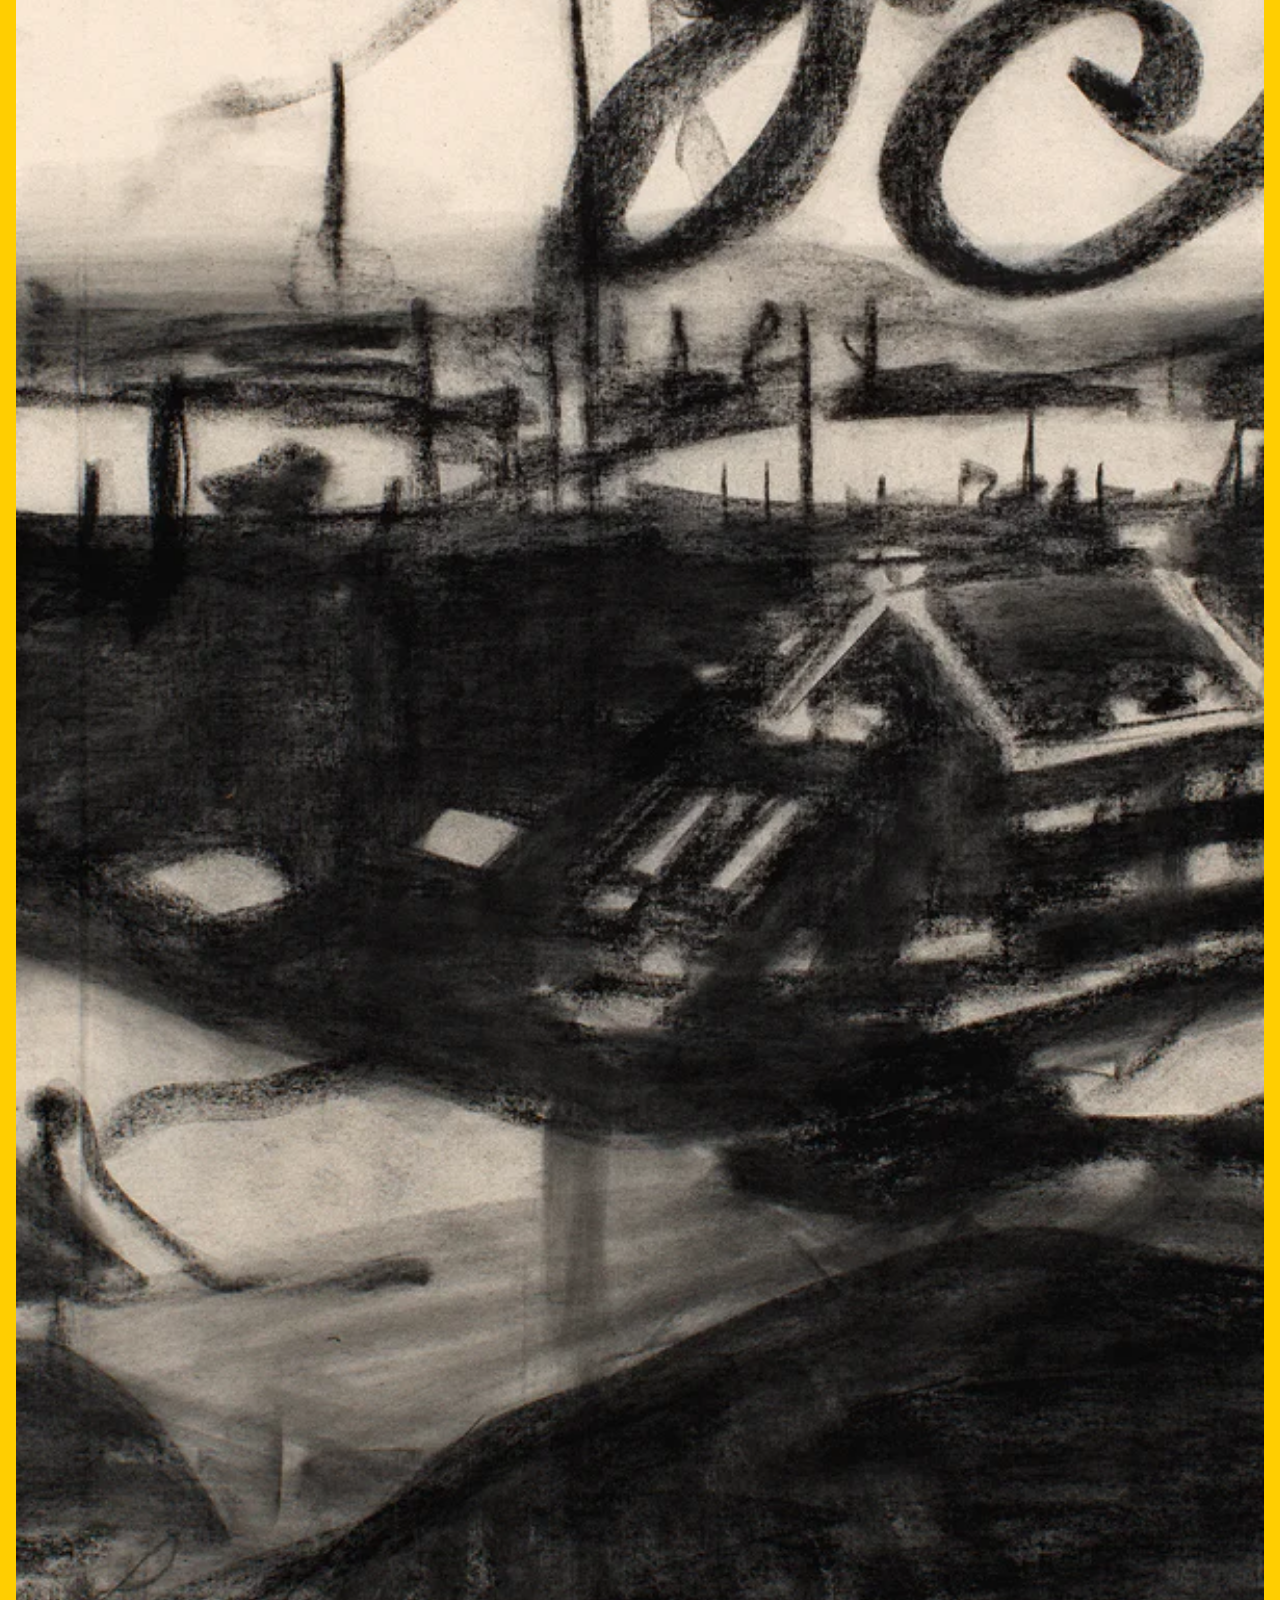
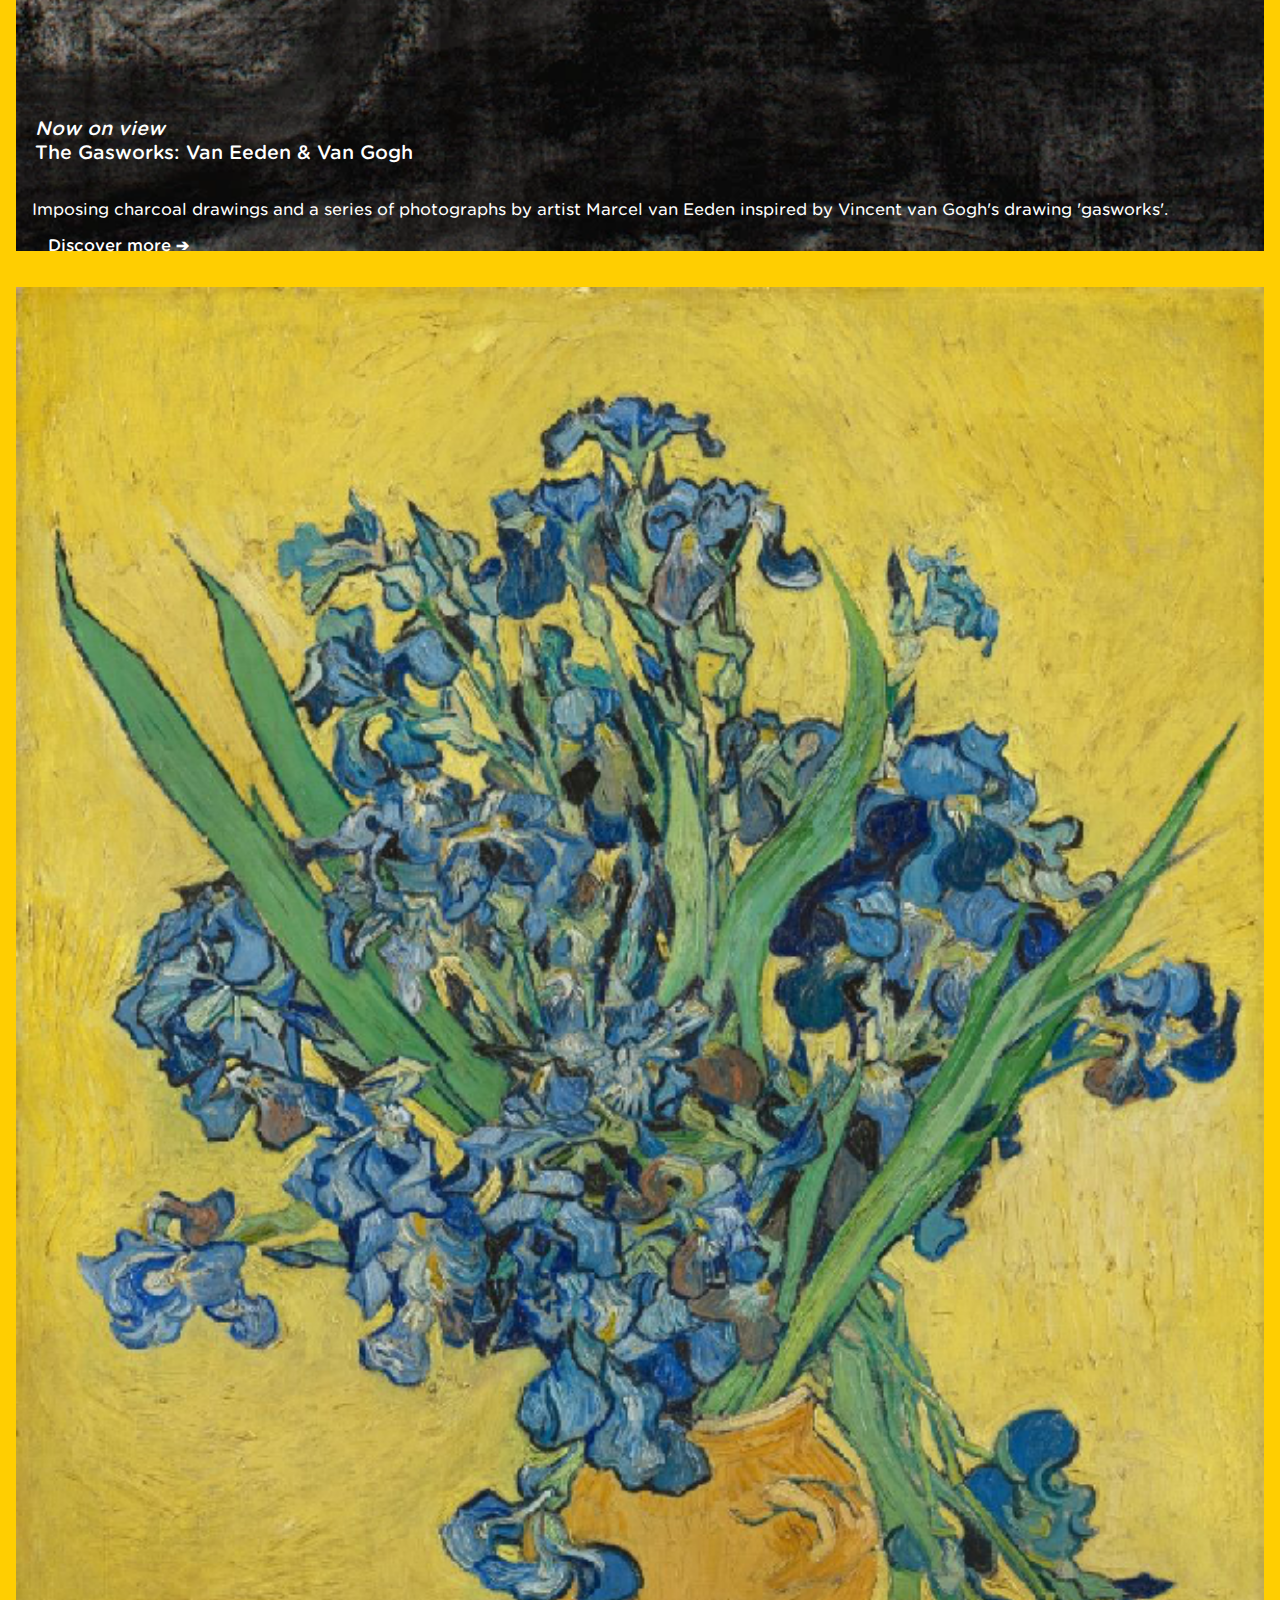
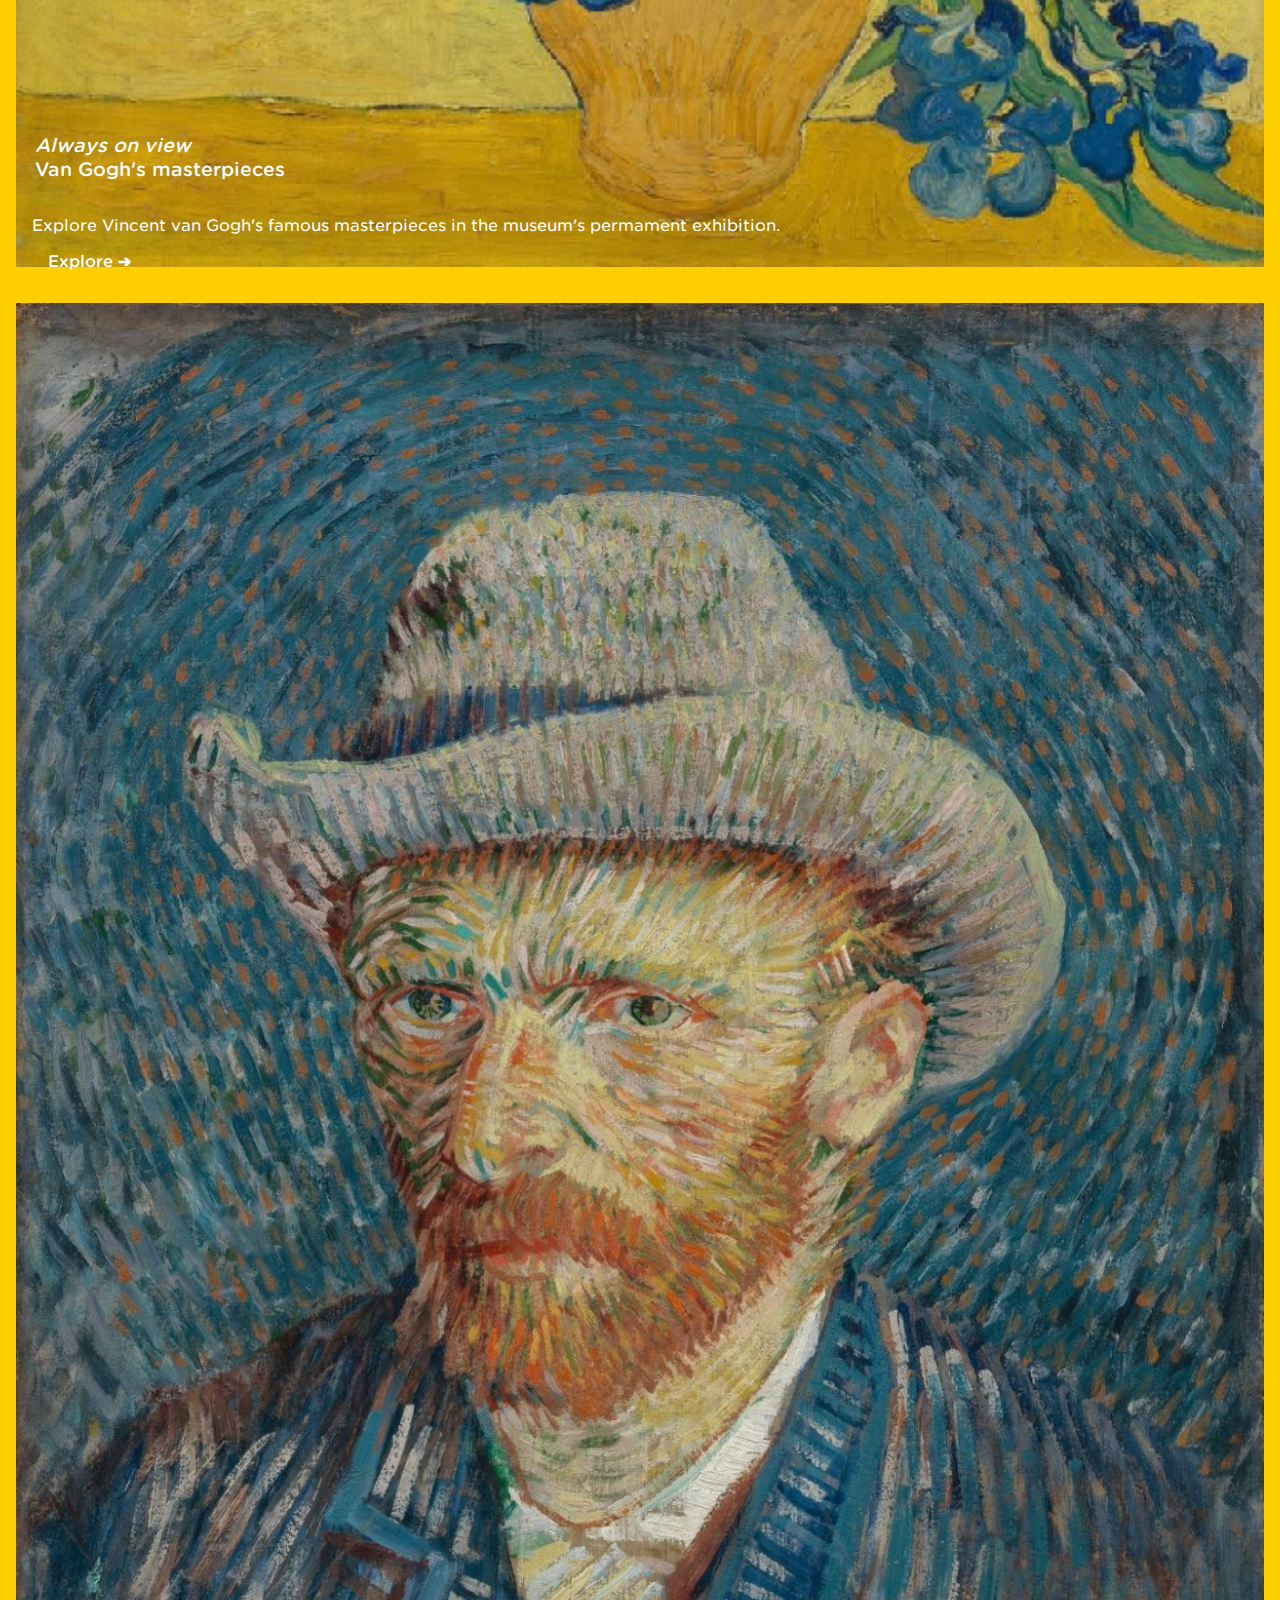
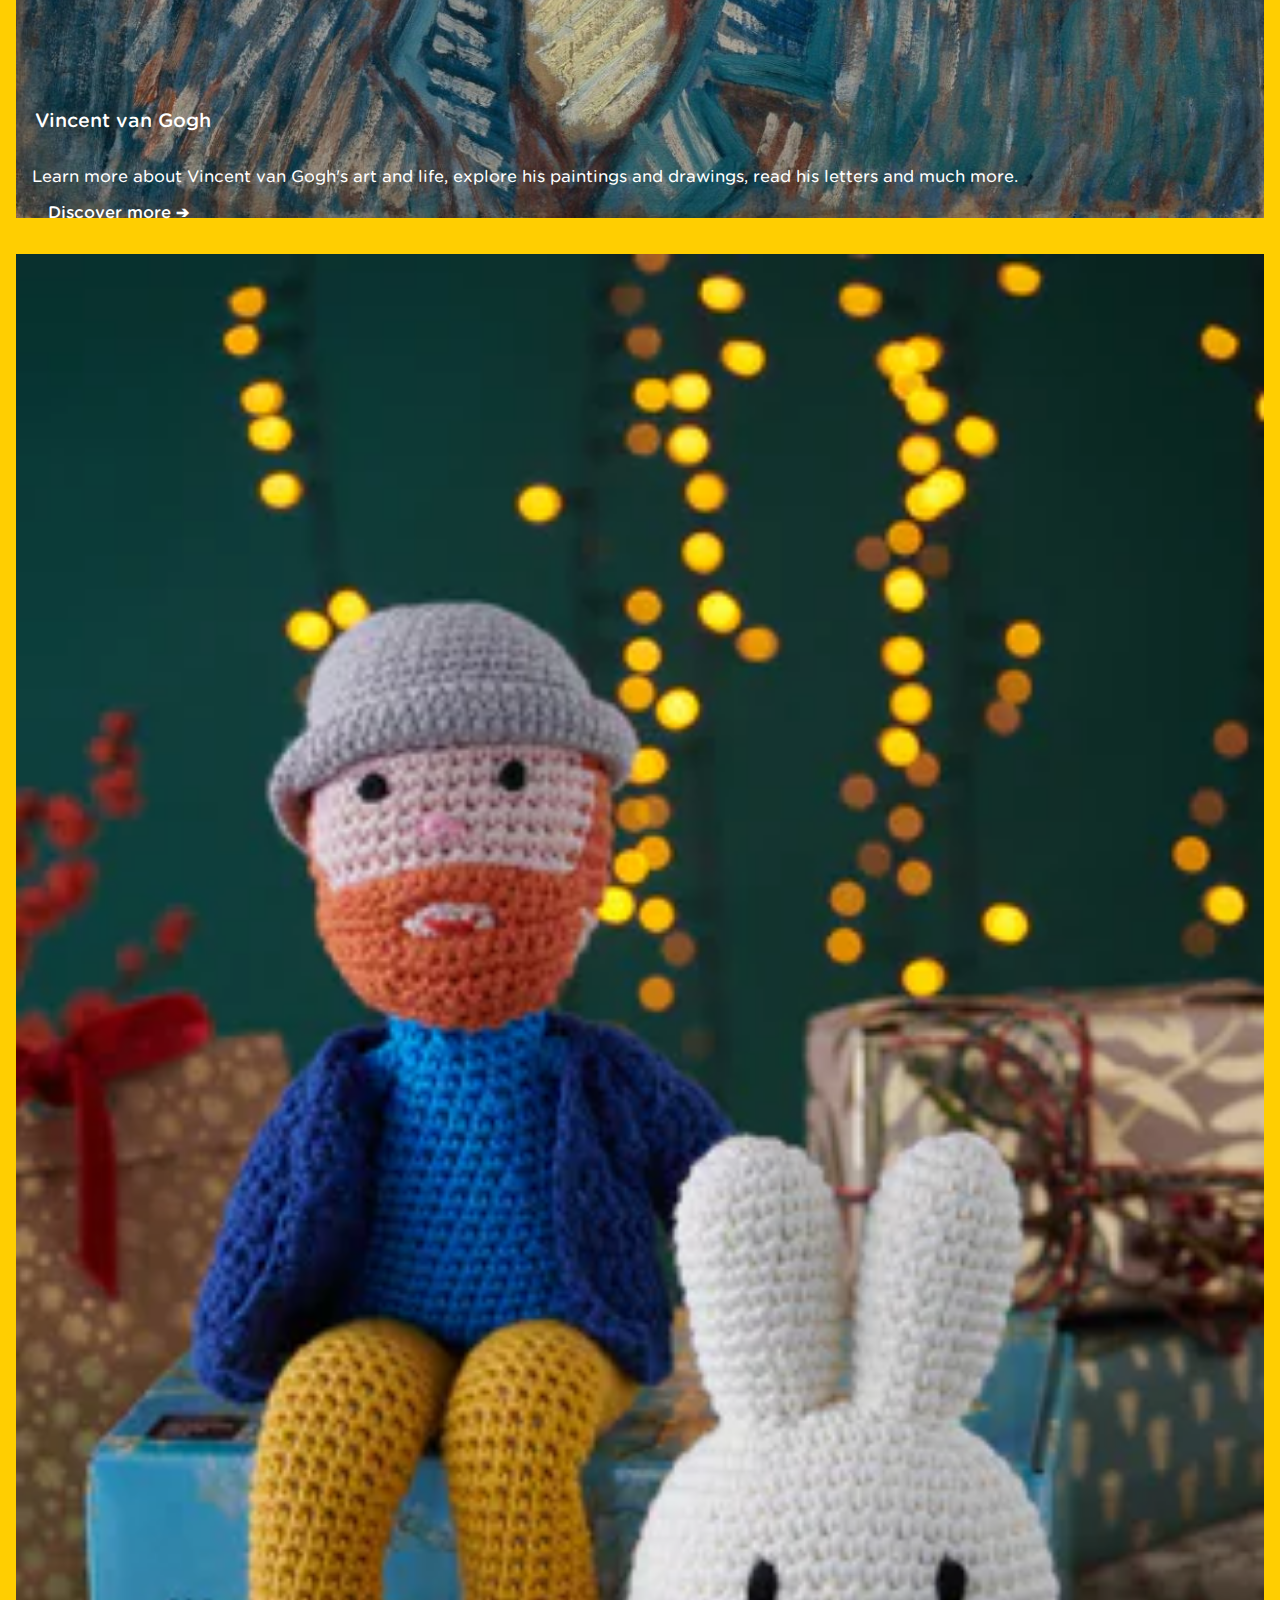
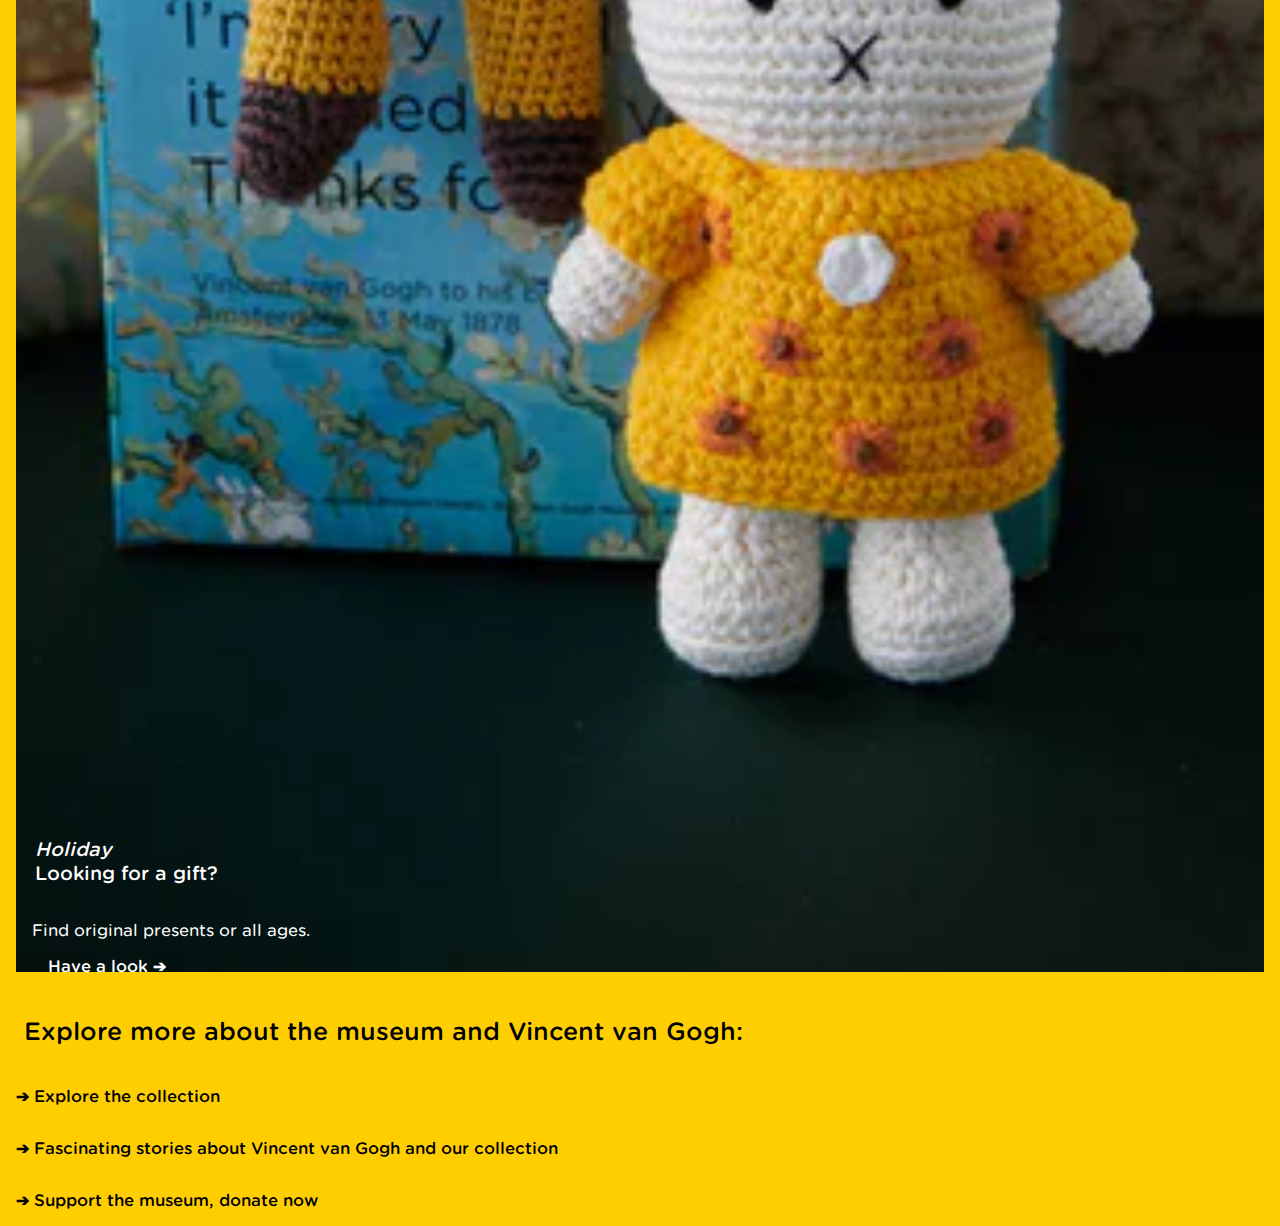
==== commit 4cd0eddc: "Add files via upload" ====
--- a/index.html
+++ b/index.html
@@ -61,8 +61,8 @@
 			<li>
 				<div>
 					<h3><em>Always on view</em>Van Gogh's masterpieces</h3>
-					<p>Explore Vincent van Gogh's famous masterpieces n the museum's permament exhibition.</p>
-					<a href="#">Explore &#10132;</a>
+					<p>Explore Vincent van Gogh's famous masterpieces in the museum's permament exhibition.</p>
+					<a href="collection.html">Explore &#10132;</a>
 				</div>
 				<img src="images/flowersandblossom.webp">
 			</li>
--- a/styles/style.css
+++ b/styles/style.css
@@ -116,7 +116,7 @@
 ********/
 
 
-
+/*
 @media (min-width:38em) {
 	header button {
 	  display: none;
@@ -127,16 +127,14 @@
 		background: none; 
 	}
 	nav button {
-		/* JOUW CODE HIER - stap 6 */
 		display: none; 
 	  }
 	nav ul li a {
-		/* JOUW CODE HIER - stap 8 */
 		display: flex; 
 		gap: 1em;
 	}
 }
-
+****/
 
 
 /********** 
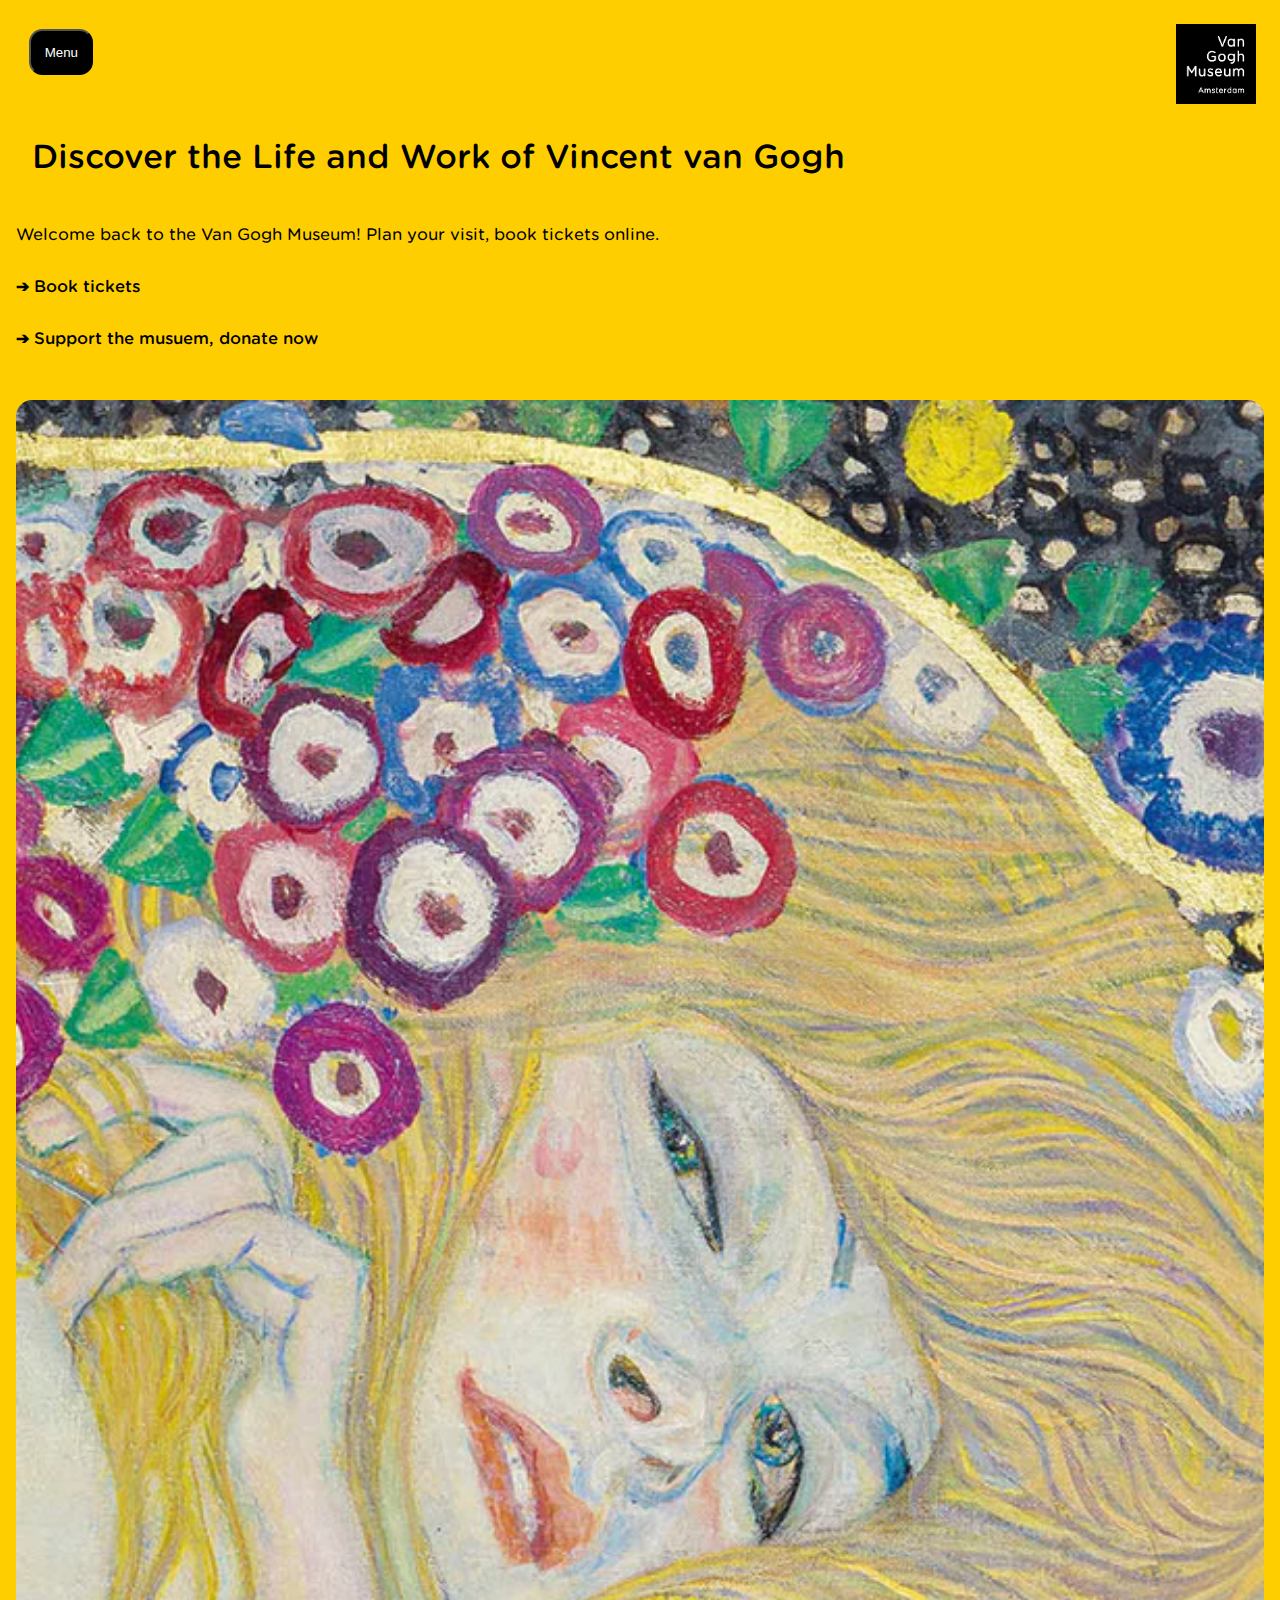
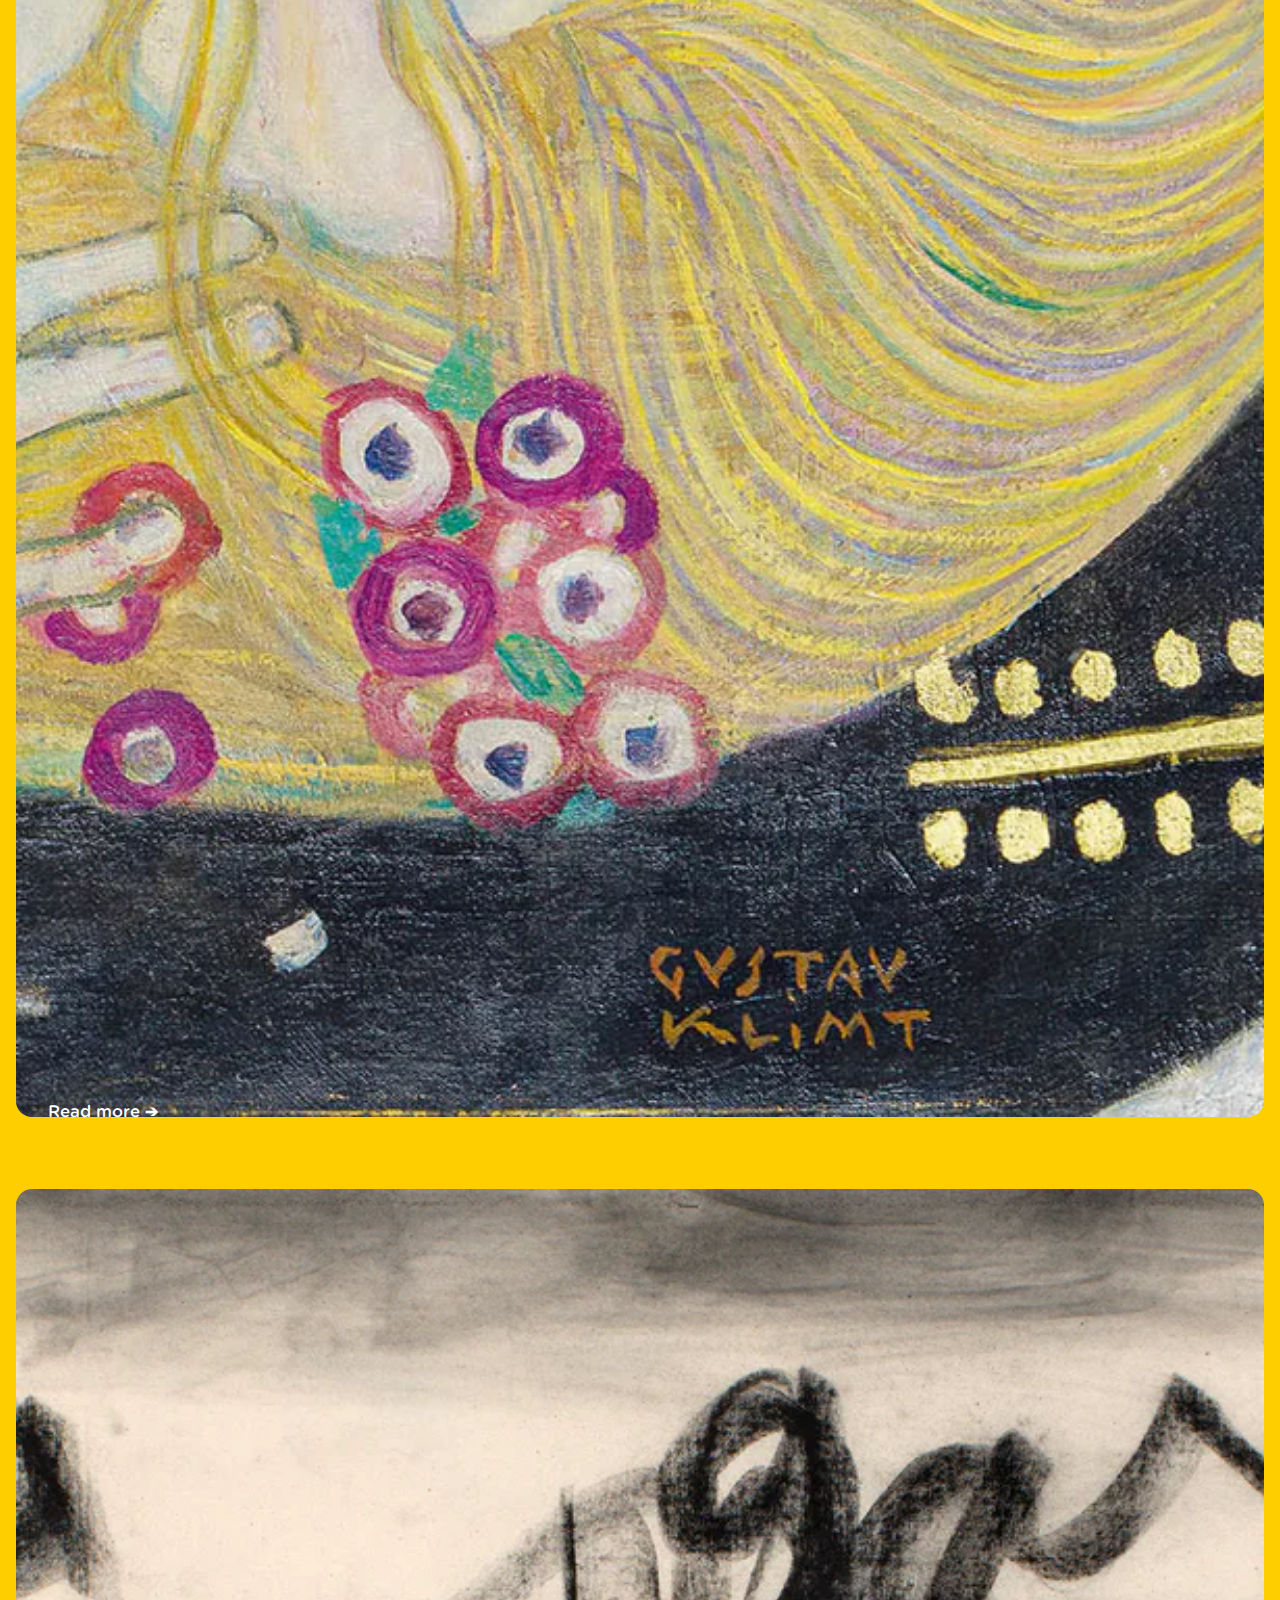
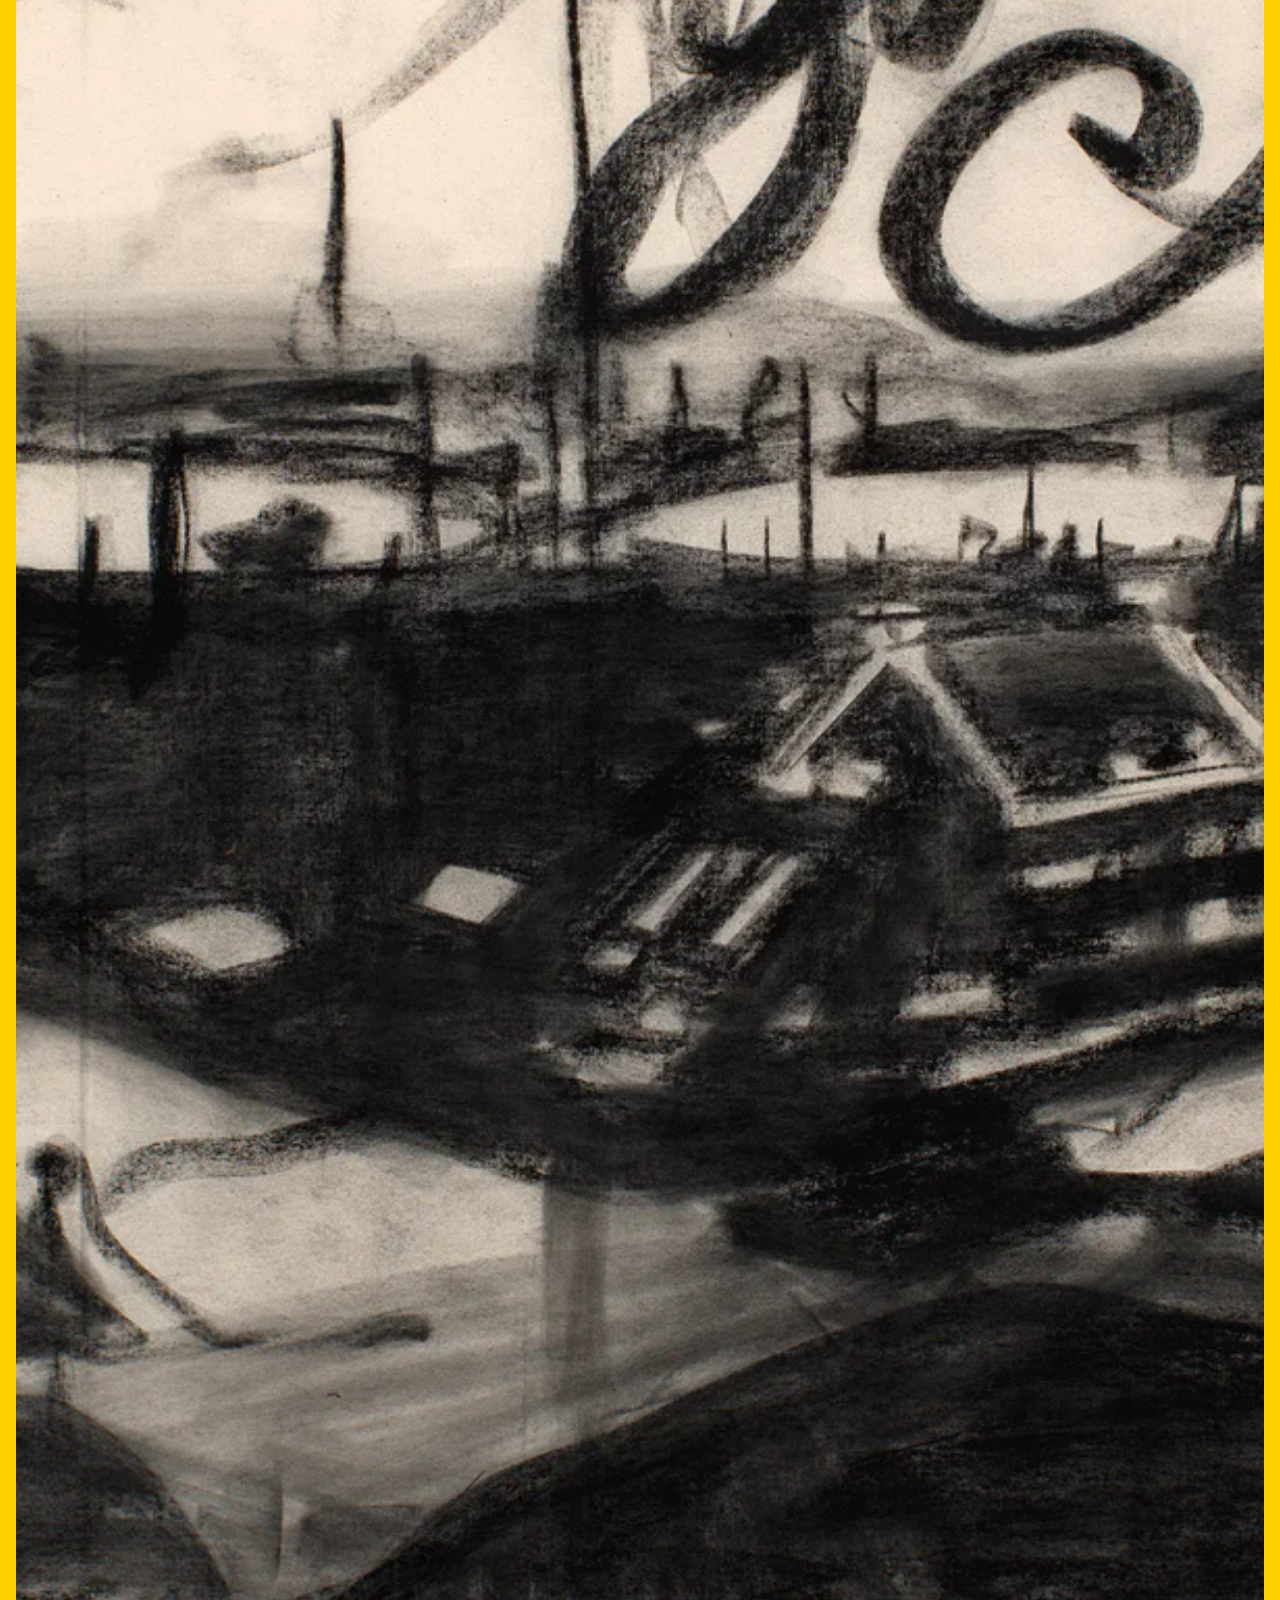
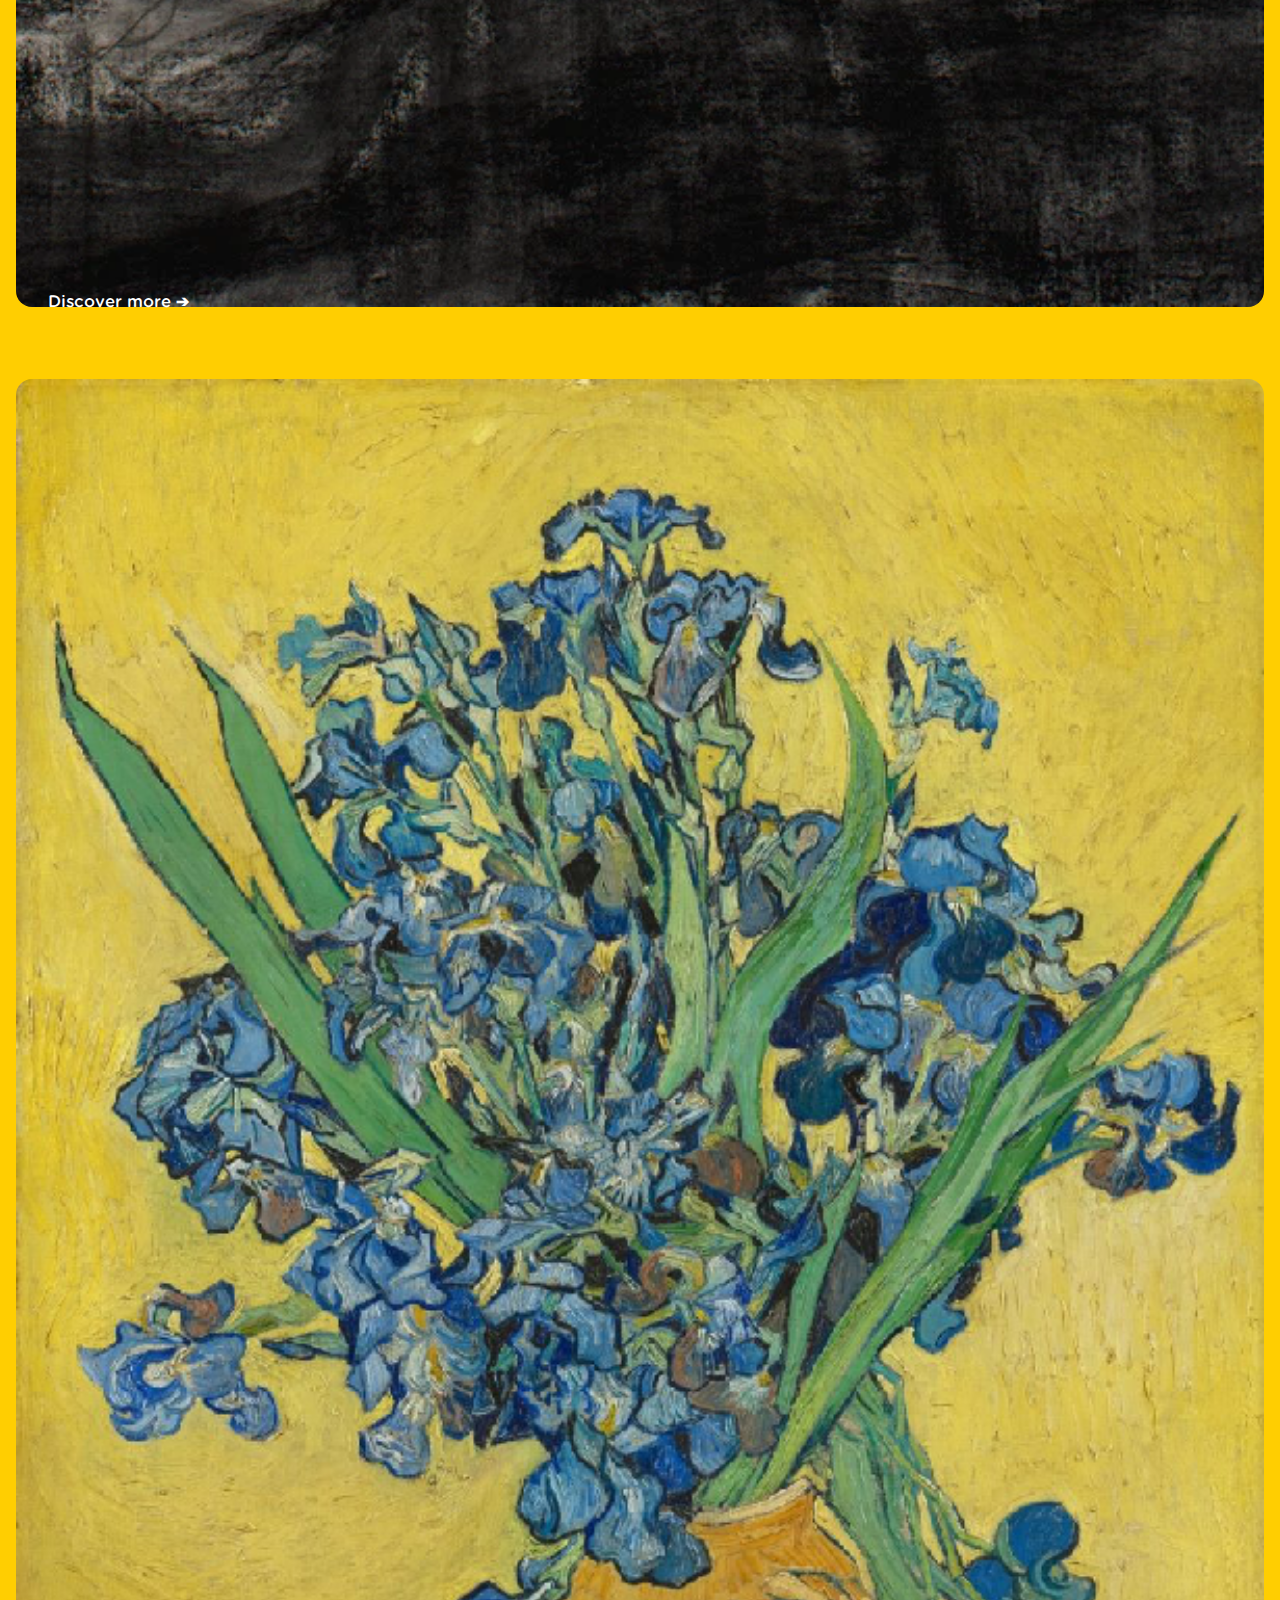
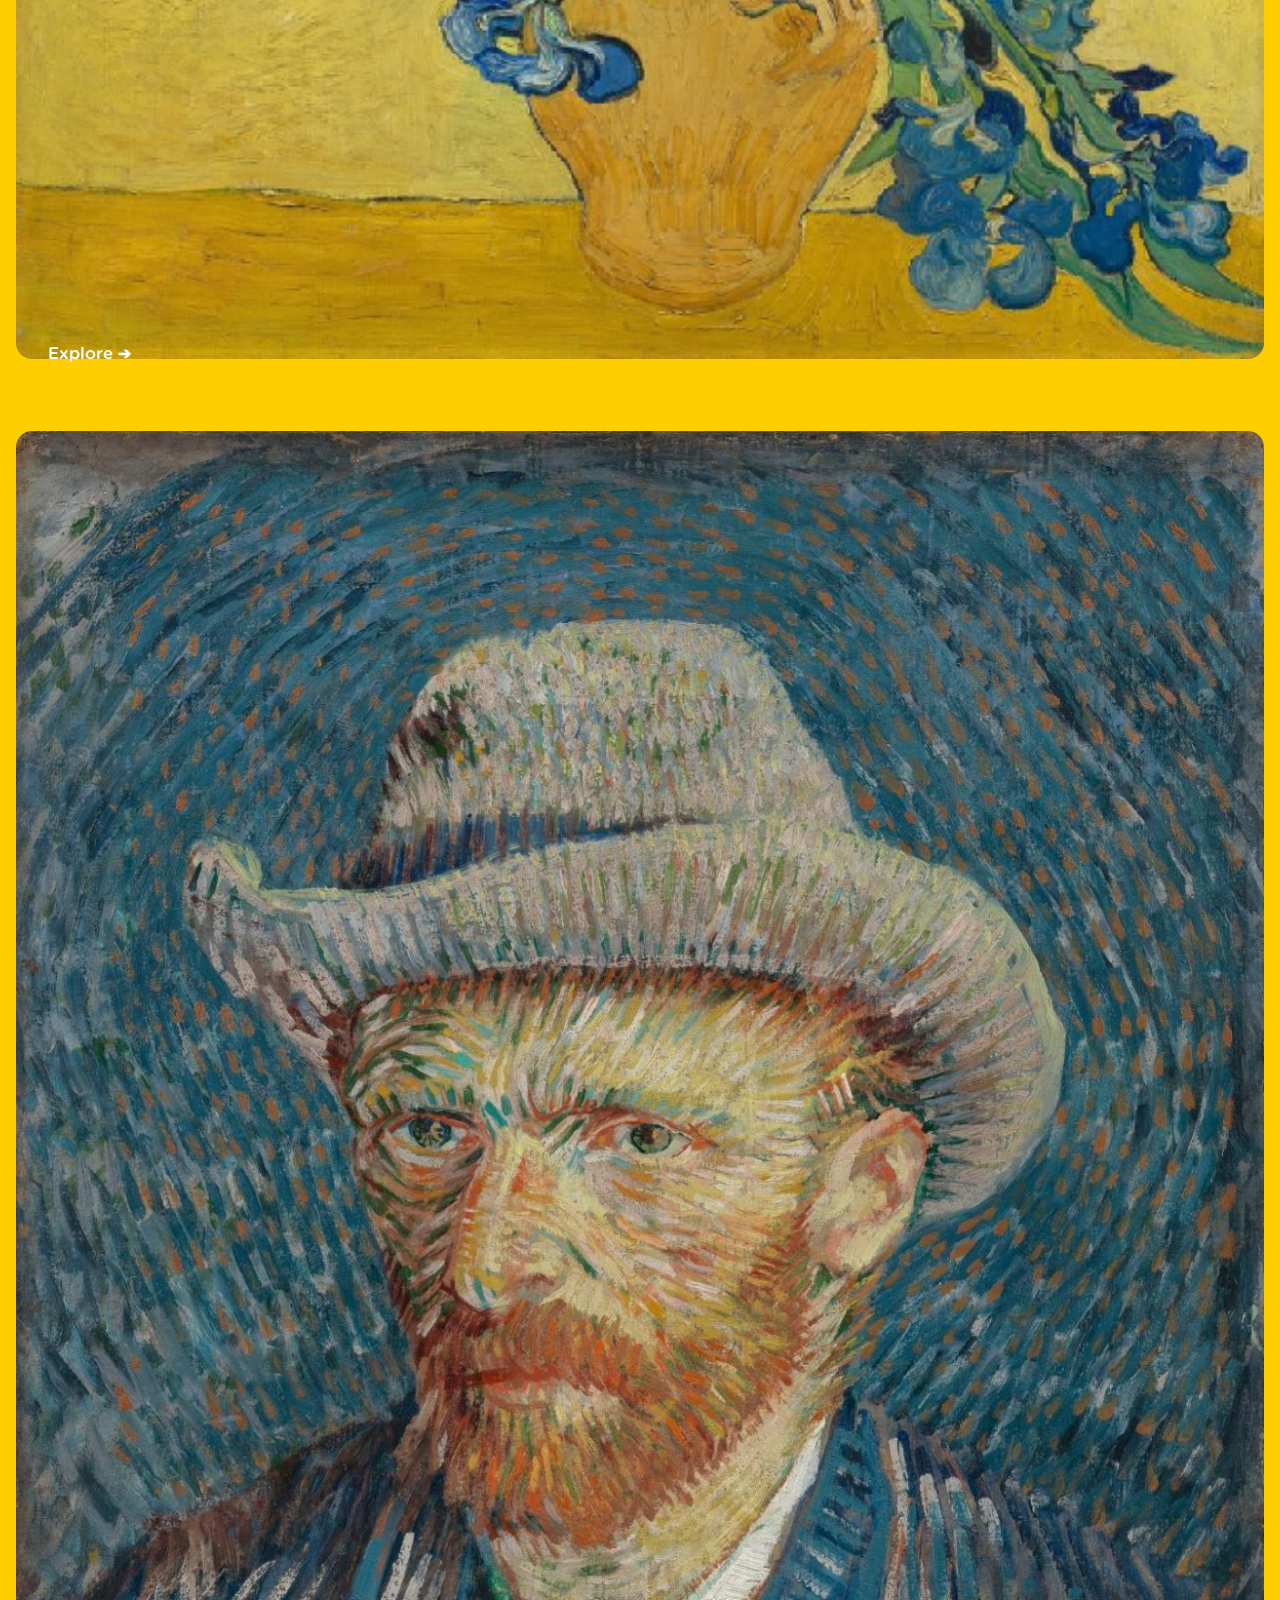
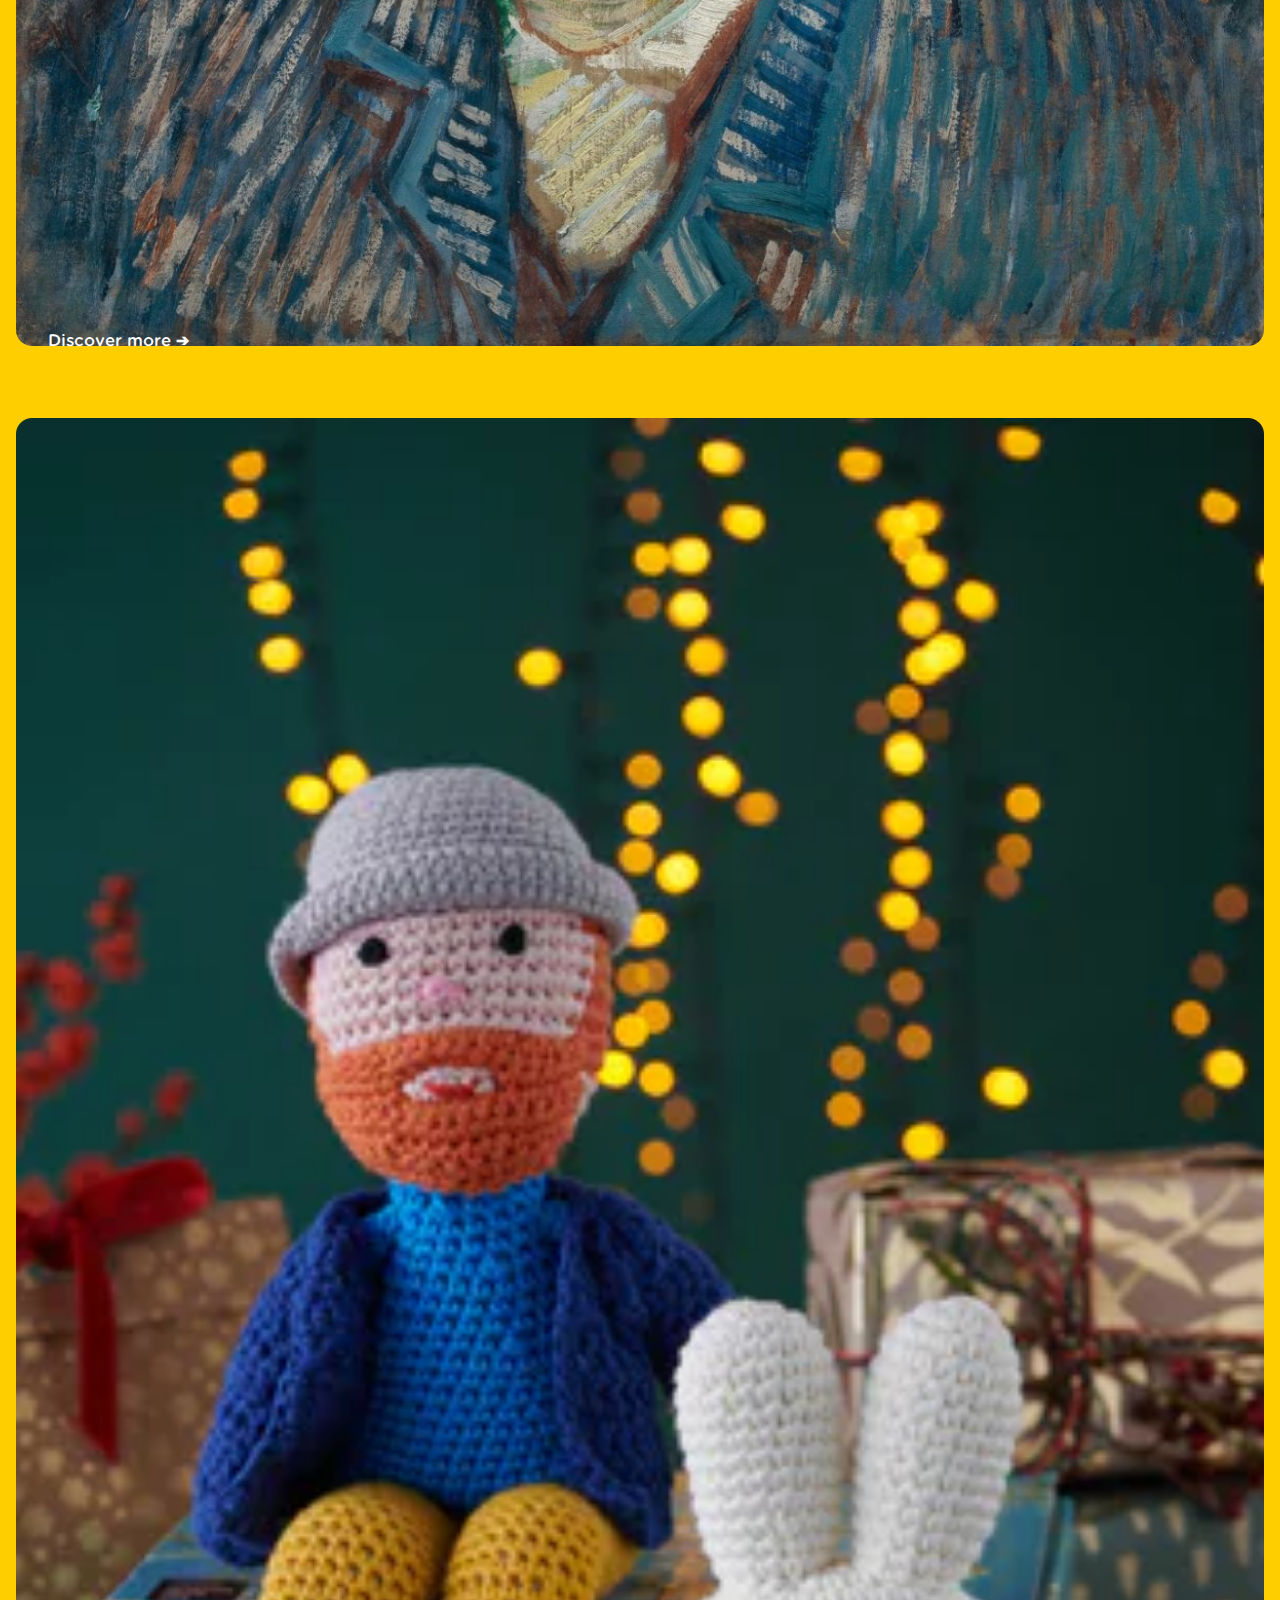
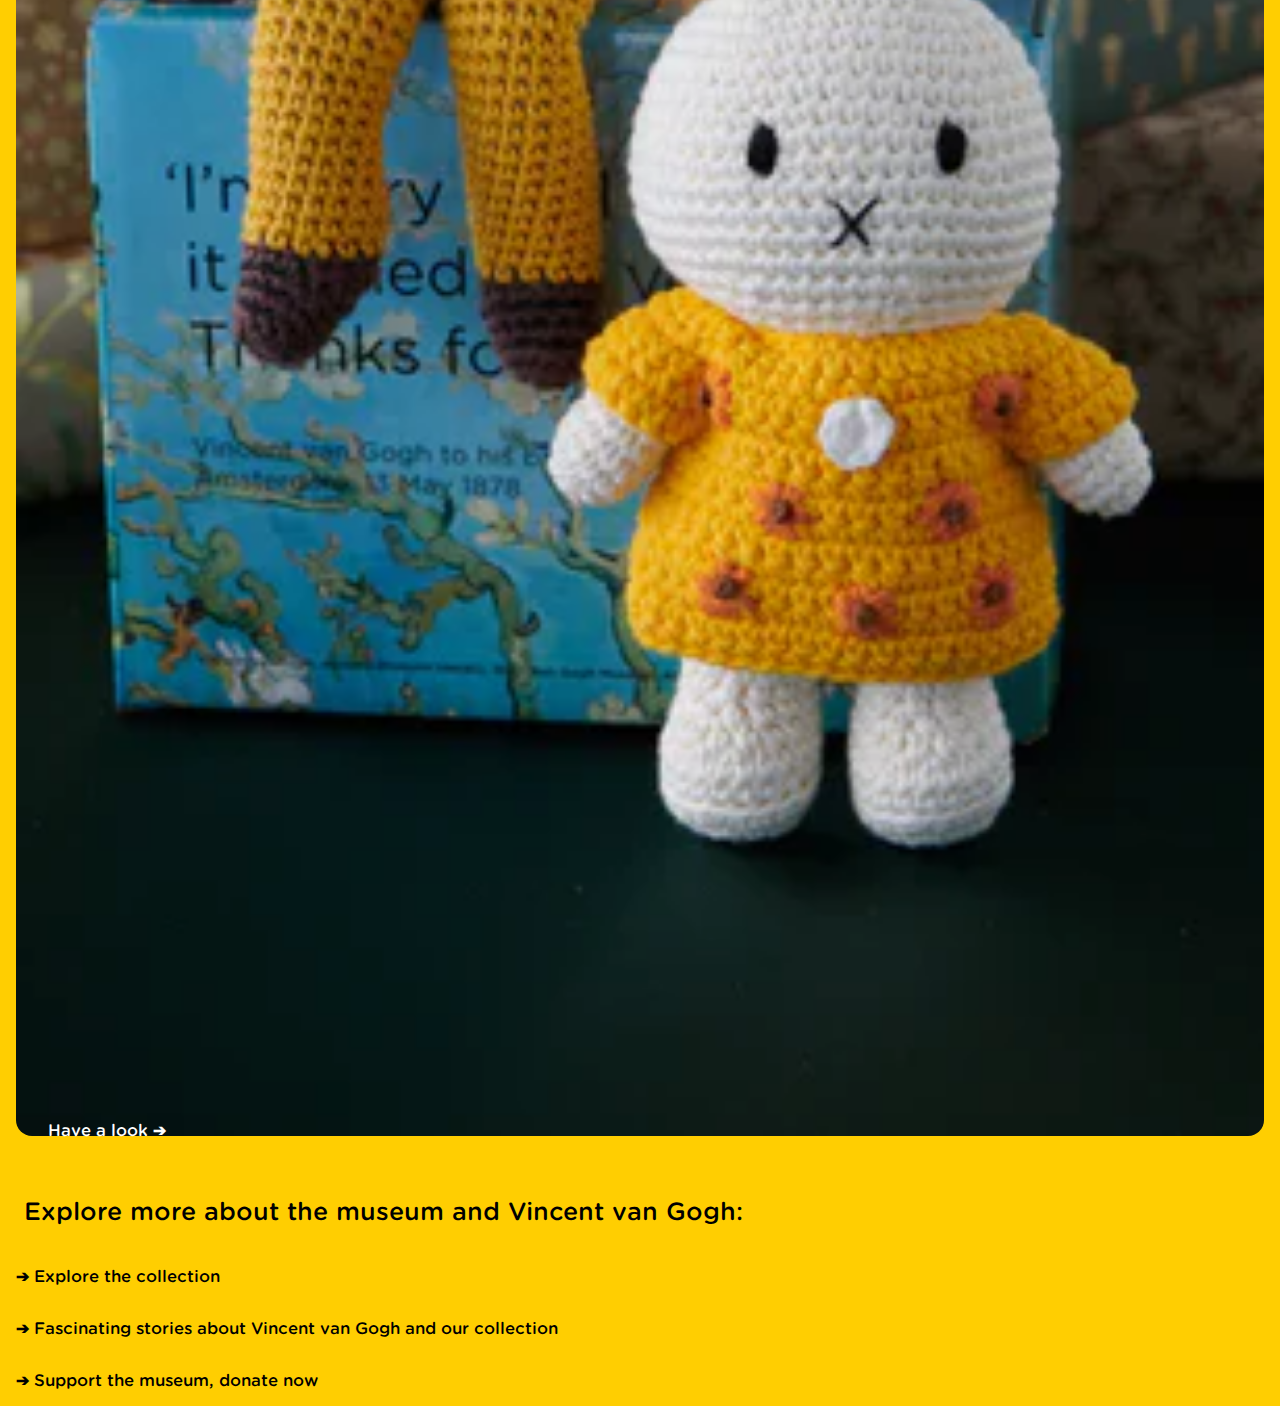
==== commit 7bd46123: "Add files via upload" ====
--- a/index.html
+++ b/index.html
@@ -17,7 +17,6 @@
 		<nav>
 			<button>Sluit</button>
 			<ul>
-				<li><a href="#">Menu</a></li>
 				<li><a href="#">Home</a></li>
 				<li><a href="#">Tickets and visits</a></li>
 				<li><a href="#">Art and Stories</a></li>
@@ -25,16 +24,16 @@
 				<li><a href="#">Webstore</a></li>
 			</ul>
 		</nav>
-		<img src="images/logo.png" alt="Black logo of the Van Gogh Museum">
+		<a href="index.html"><img src="images/logo.png" alt="Black logo of the Van Gogh Museum"></a>
 	</header>
 	<main>
 		<section>
 			<h1>Discover the Life and Work of Vincent van Gogh</h1>
 			<p>Welcome back to the Van Gogh Museum! Plan your visit, book tickets online.</p>
-			<ul>
-				<li><a href="#"> &#10132; Book tickets </a></li>
-				<li><a href="#"> &#10132; Support the musuem, donate now </a></li>
-			</ul>
+			
+			<a href="#"> &#10132; Book tickets </a>
+			<a href="#"> &#10132; Support the musuem, donate now </a>
+			
 			
 		</section>
 
@@ -43,9 +42,9 @@
 				<div>
 					<h3><em>Now on view</em> Exhibition Golden Boy Gustav Klimt</h3>
 					<p>Discover how Gustav Klimt developed his unique style and how he drew inspiration from famous artists including Van Gogh, Rodin,and Matisse.</p>
-					<a href="#">Read more &#10132;</a>
+					<a href="collection.html">Read more &#10132;</a>
 				</div>
-				<img src="images/gustavklimt.webp">
+				<a href="collection.html"><img src="images/gustavklimt.webp"  alt="Drawing by Gustav Klimt, a blonde girl surrounded by flowers."></a>
 			</li>
 
 
@@ -53,9 +52,9 @@
 				<div>
 					<h3><em>Now on view</em>The Gasworks: Van Eeden & Van Gogh</h3>
 					<p>Imposing charcoal drawings and a series of photographs by artist Marcel van Eeden inspired by Vincent van Gogh's drawing 'gasworks'.</p>
-					<a href="#">Discover more &#10132;</a>
+					<a href="collection.html">Discover more &#10132;</a>
 				</div>
-				<img src="images/vaneeden.webp">
+				<a href="collection.html"><img src="images/vaneeden.webp"  alt="Charcoal drawing made by Marcel van Eeden showing a dark harbour."></a>
 			</li>
 		
 			<li>
@@ -64,25 +63,25 @@
 					<p>Explore Vincent van Gogh's famous masterpieces in the museum's permament exhibition.</p>
 					<a href="collection.html">Explore &#10132;</a>
 				</div>
-				<img src="images/flowersandblossom.webp">
+				<a href="collection.html"><img src="images/flowersandblossom.webp"  alt="Painting of bliue flowers by Vincent van Gogh."></a>
 			</li>
 
 			<li>
 				<div>
 					<h3>Vincent van Gogh</h3>
 					<p>Learn more about Vincent van Gogh's art and life, explore his paintings and drawings, read his letters and much more.</p>
-					<a href="#">Discover more &#10132;</a>
+					<a href="collection.html">Discover more &#10132;</a>
 				</div>
-				<img src="images/selfportrait.jpeg">
+				<a href="collection.html"><img src="images/selfportrait.jpeg"  alt="Selfportrait by Vincent van Gogh."></a>
 			</li>
 		
 			<li>
 				<div>
 					<h3><em>Holiday</em>Looking for a gift?</h3>
 					<p>Find original presents or all ages.</p>
-					<a href="#">Have a look &#10132;</a>
+					<a href="collection.html">Have a look &#10132;</a>
 				</div>
-				<img src="images/Holiday.webp">
+				<a href="collection.html"><img src="images/Holiday.webp"  alt="crocheted gifts, one of Vincent and one of Miffy."></a>
 			</li>
 		</ul>
 	</main>
--- a/styles/style.css
+++ b/styles/style.css
@@ -8,7 +8,7 @@
 	font-family: vangogh;
 	src: url(../fonts/GothamRndSSm-Medium_Web.woff2);
 	font-weight: 700;
-  }
+}
 /**************/
 /* CSS REMEDY */
 /**************/
@@ -37,6 +37,21 @@
 }
 
 
+/*********************/
+/*     DARK MODE     */
+/*********************/
+
+
+
+@media (prefers-color-scheme:dark) {
+	:root {
+		--color-text: white;
+		--color-background: #5f5a43;
+		--imageBrightness:.75;
+	}
+}
+
+
 
 
 
@@ -65,6 +80,9 @@
 	position: relative;
 	padding: 1em;
 }
+
+
+
 header img{
 	width: 5em;
 	height: 5em;
@@ -73,6 +91,9 @@
 	right: 1.5em;
 	top:1.5em;
 }
+
+
+
 header button{
 	padding: 1em;
 	margin:1em;
@@ -80,6 +101,8 @@
 	color: var(--color-text-image);
 	border-radius: 1em;
 }
+
+
 
 header nav{
 	background-color: var(--color-background);
@@ -92,12 +115,20 @@
 	transform:translateX(-99%);
 	z-index: 10;
 }
+
+
+
 nav.open {
 	transform:translateX(0%);
 }
+
+
+
 header ul{
 	padding: 1em;
 }
+
+
 
 header nav ul li a{
 	color: black;
@@ -111,31 +142,6 @@
 
 
 
-/*******
-RESPONSIVE?
-********/
-
-
-/*
-@media (min-width:38em) {
-	header button {
-	  display: none;
-	}
-	nav {
-		position: static; 
-		transform:none; 
-		background: none; 
-	}
-	nav button {
-		display: none; 
-	  }
-	nav ul li a {
-		display: flex; 
-		gap: 1em;
-	}
-}
-****/
-
 
 /********** 
 MAIN  
@@ -143,25 +149,36 @@
 
 
 
+
 main{
-	color: var(--color-text-image);
-}
+	color: var(--color-text);
+}
+
+
+
 
 /******
 positionering van a-tjes
 ******/
+
+
+
+
 main a{ 
 	color: var(--color-text-image);
 	text-decoration: none;
 	font-weight: bold;
 }
 
+
+
 section a{
 	display: flex;
 	row-gap: 1em;
 }
 
 
+
 footer a{
 	color: black;
 	text-decoration: none;
@@ -170,9 +187,14 @@
 	display: flex;
 	row-gap: 1em;
 }
- a:hover{
+
+
+
+a:hover{
 	transform: translateX(1%);
 }
+
+
 
 
 /******
@@ -181,13 +203,16 @@
 
 
 
-h2{
-	padding: 1em;
-}
-
-
-
-
+
+h1, h2, p, a{
+	padding: 1em;
+}
+
+
+
+section a{
+	color: black;
+}
 
 
 
@@ -195,28 +220,17 @@
 	list-style-type: none;
 }
 
+
+
 li{
 	display: block;
 }
 
+
+
 section{
 	color: black;
 	text-align: left;
-}
-
-
-h1{
-padding: 1em;
-}
-p{
-	padding: 1em;
-}
-a{
-	padding: 1em;
-}
-
-section a{
-	color: black;
 }
 
 
@@ -228,42 +242,49 @@
 
 
 
-
 main ul li {
 	position: relative;
 }
 
+
+
 main ul li div {
 	position: absolute;
-	bottom:1em;
+	bottom:2em;
 	left:1em;
 	right:1em;
 }
 
+
+
 main ul li div h3 {
 	padding: 1em;
-   }
+}
+
+
 
 main ul li div p {
  padding: 1em;
 }
 
+
+
 main ul li div a {
 	margin: 1em;
-   }
-
-/** hover voor a?
-main ul li div a:hover{
-	transform: translateX(1%);
-}**/
+}
+
+
+
 main ul li div h3 em {
 	display:block;
 }
 
 
-main ul li img{
+
+main ul li a img{
+	display: block;
 	width: 100%;
 	height: auto;
-	border-radius: .8em;
+	border-radius: 2em;
 	padding: 1em;
 }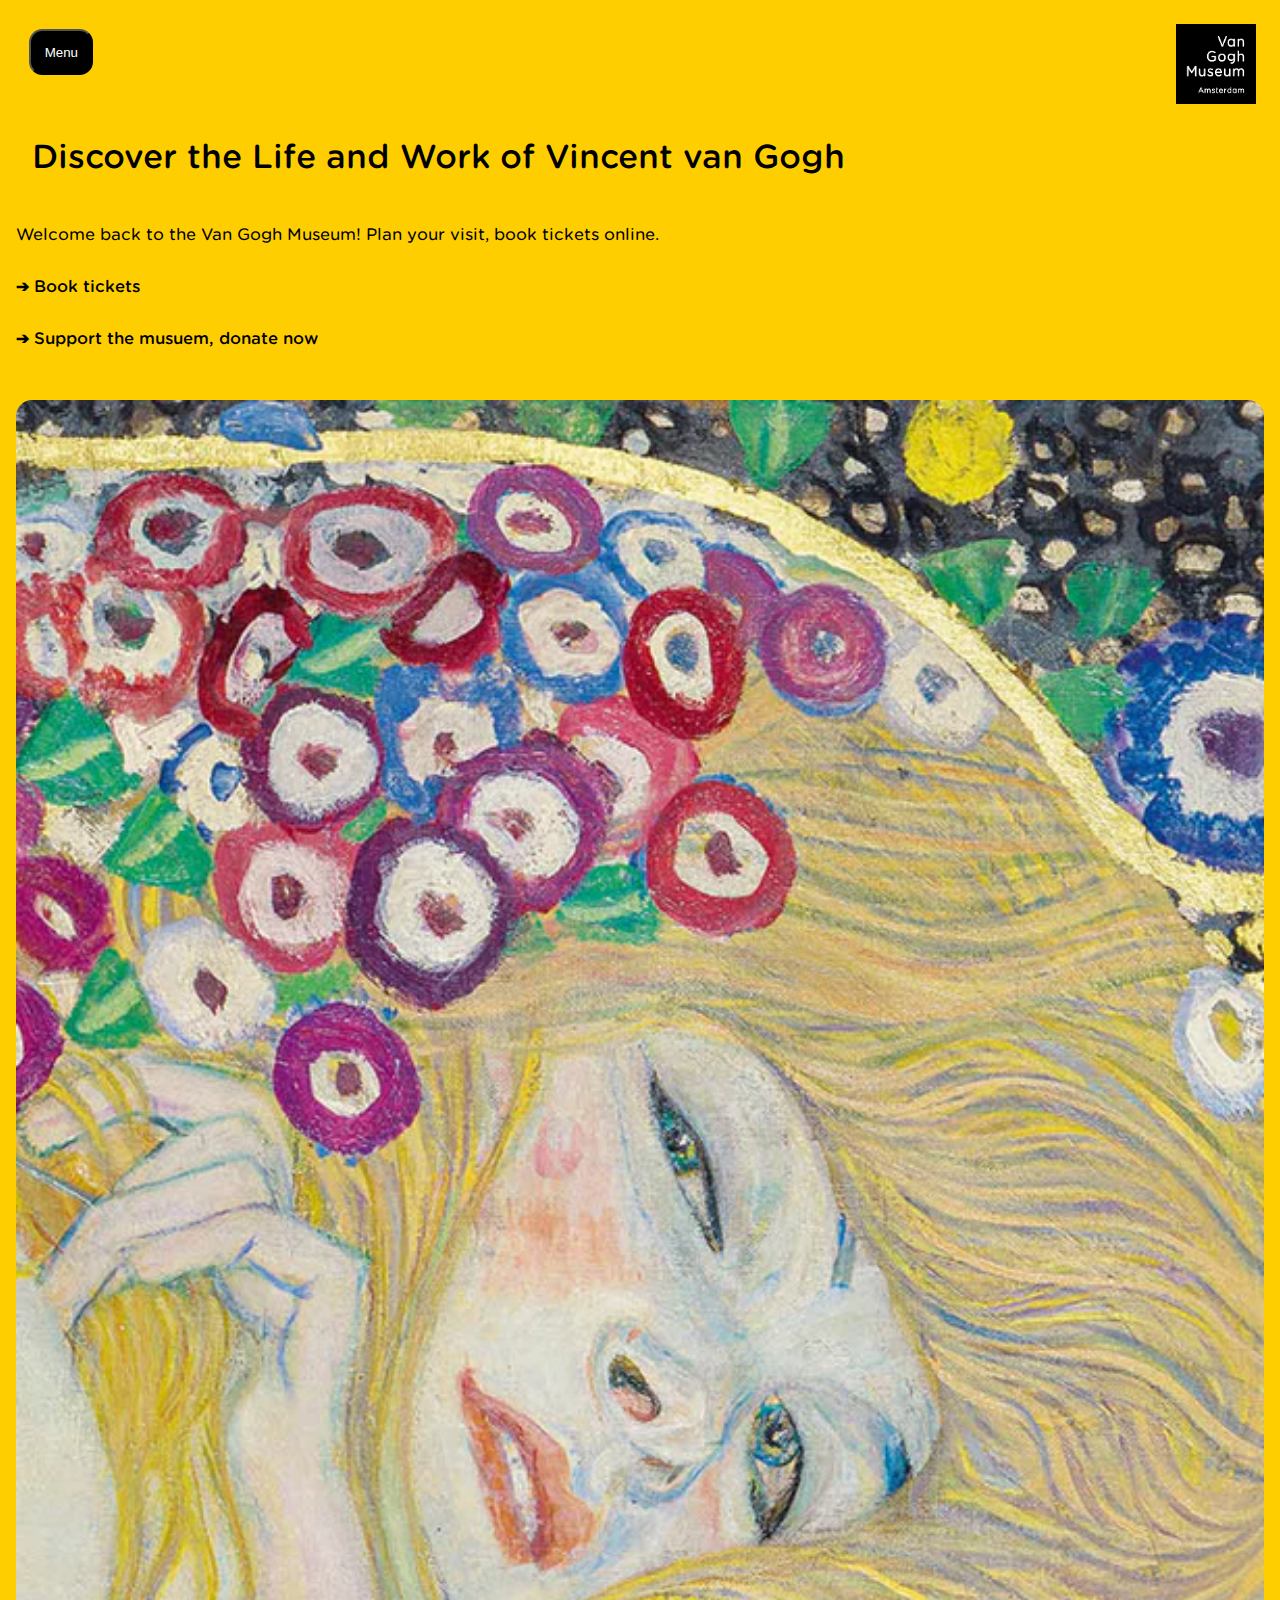
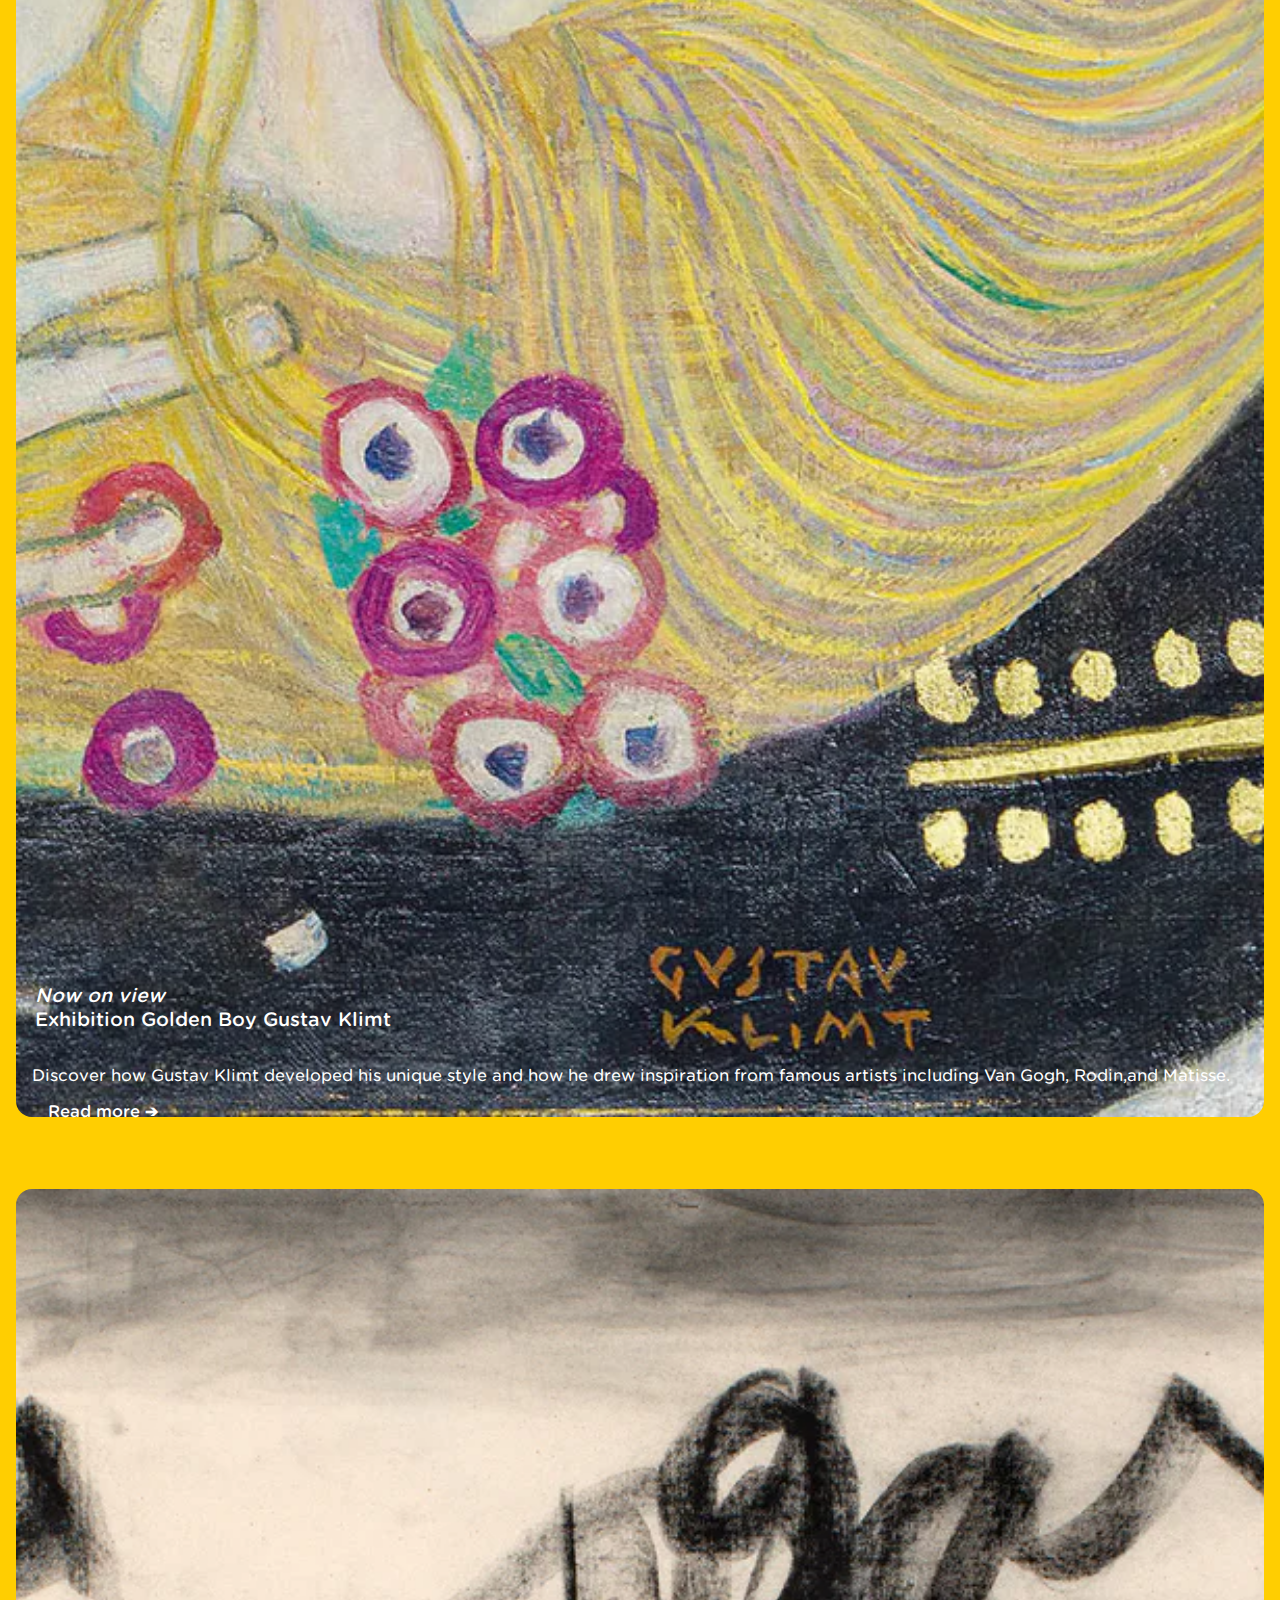
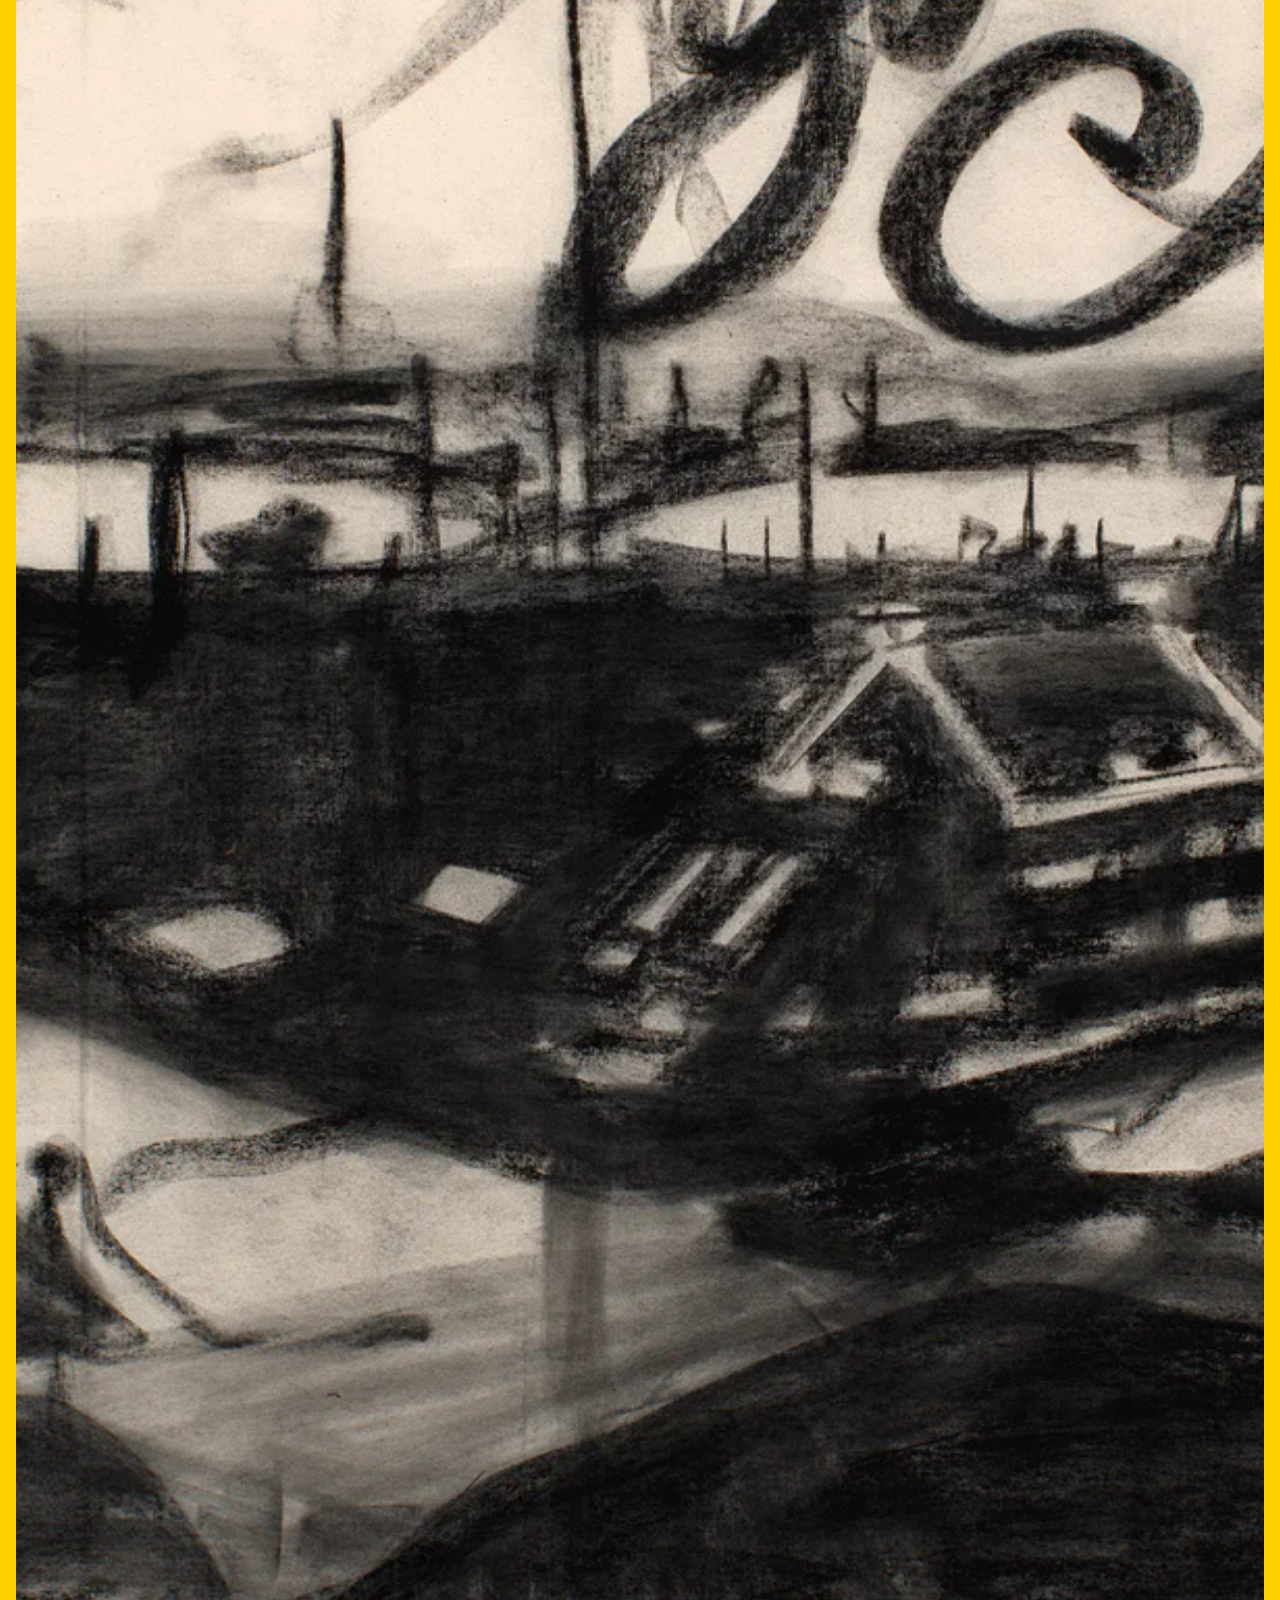
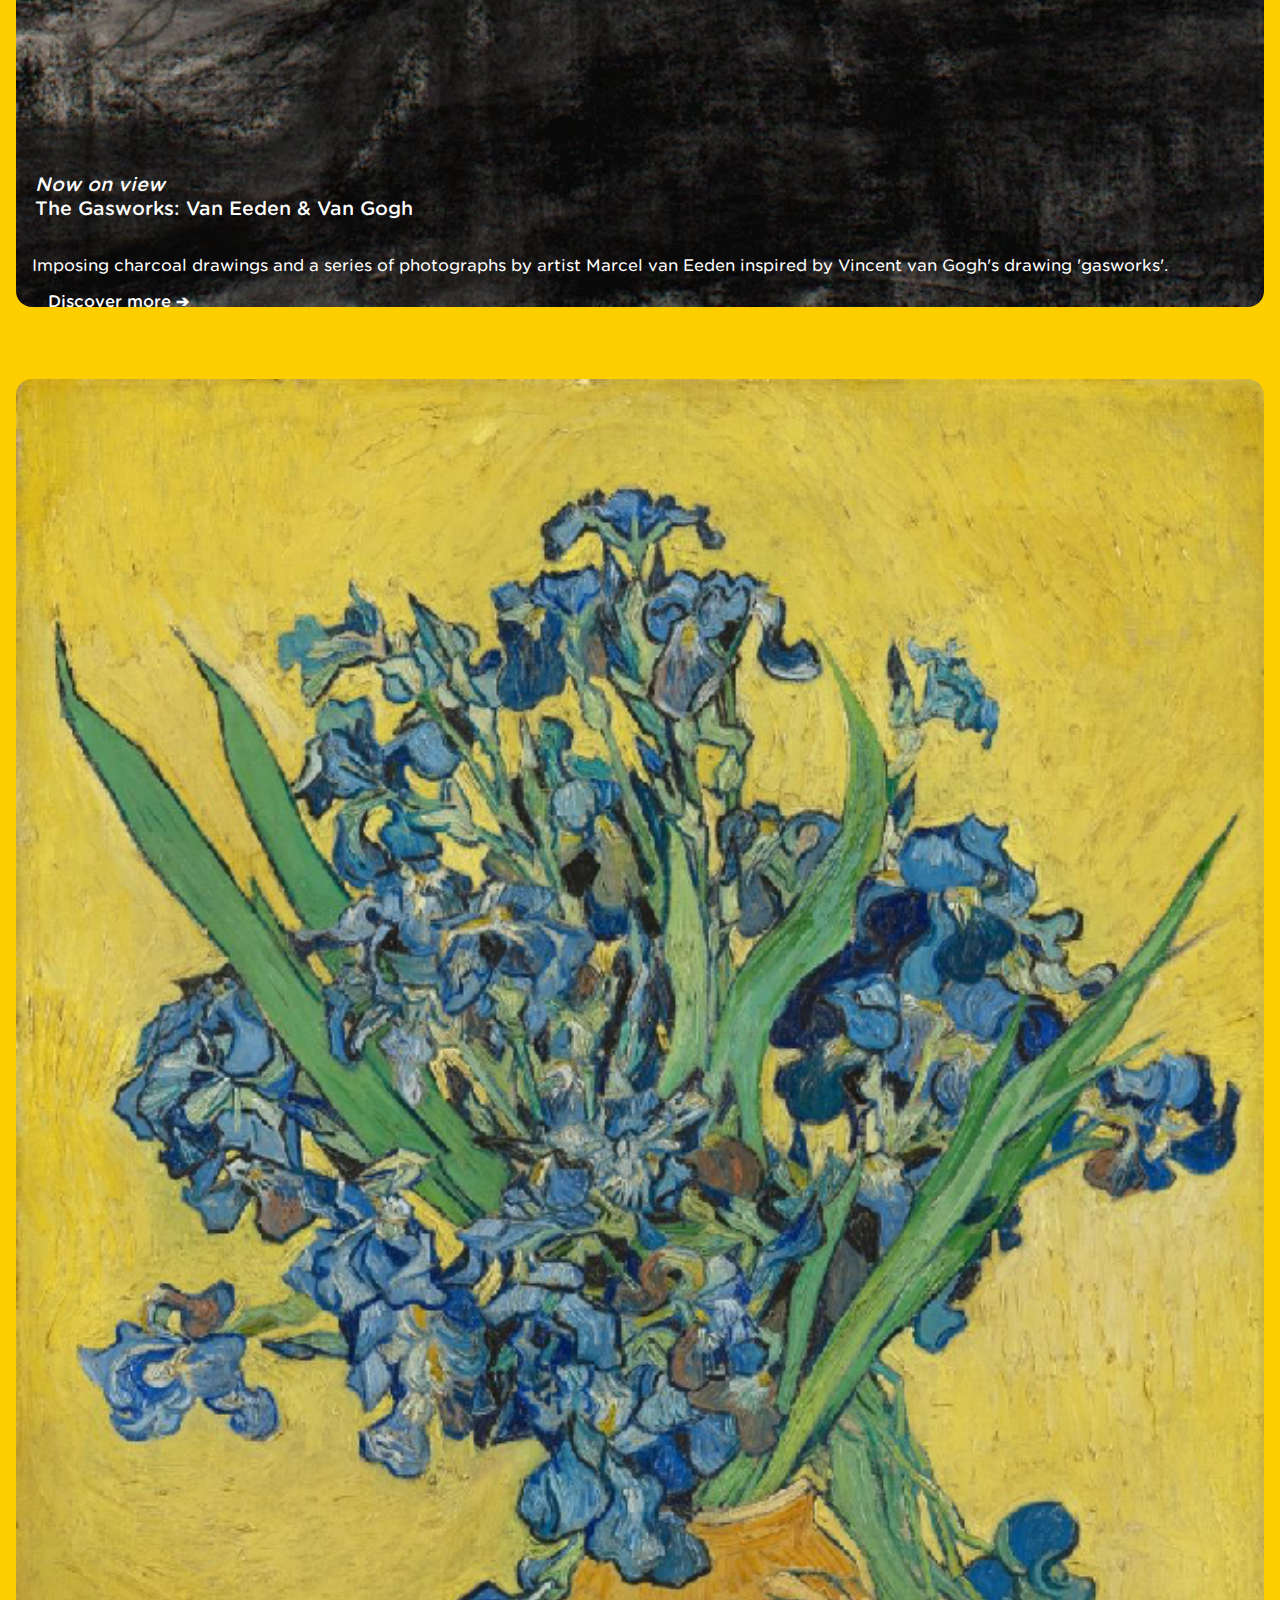
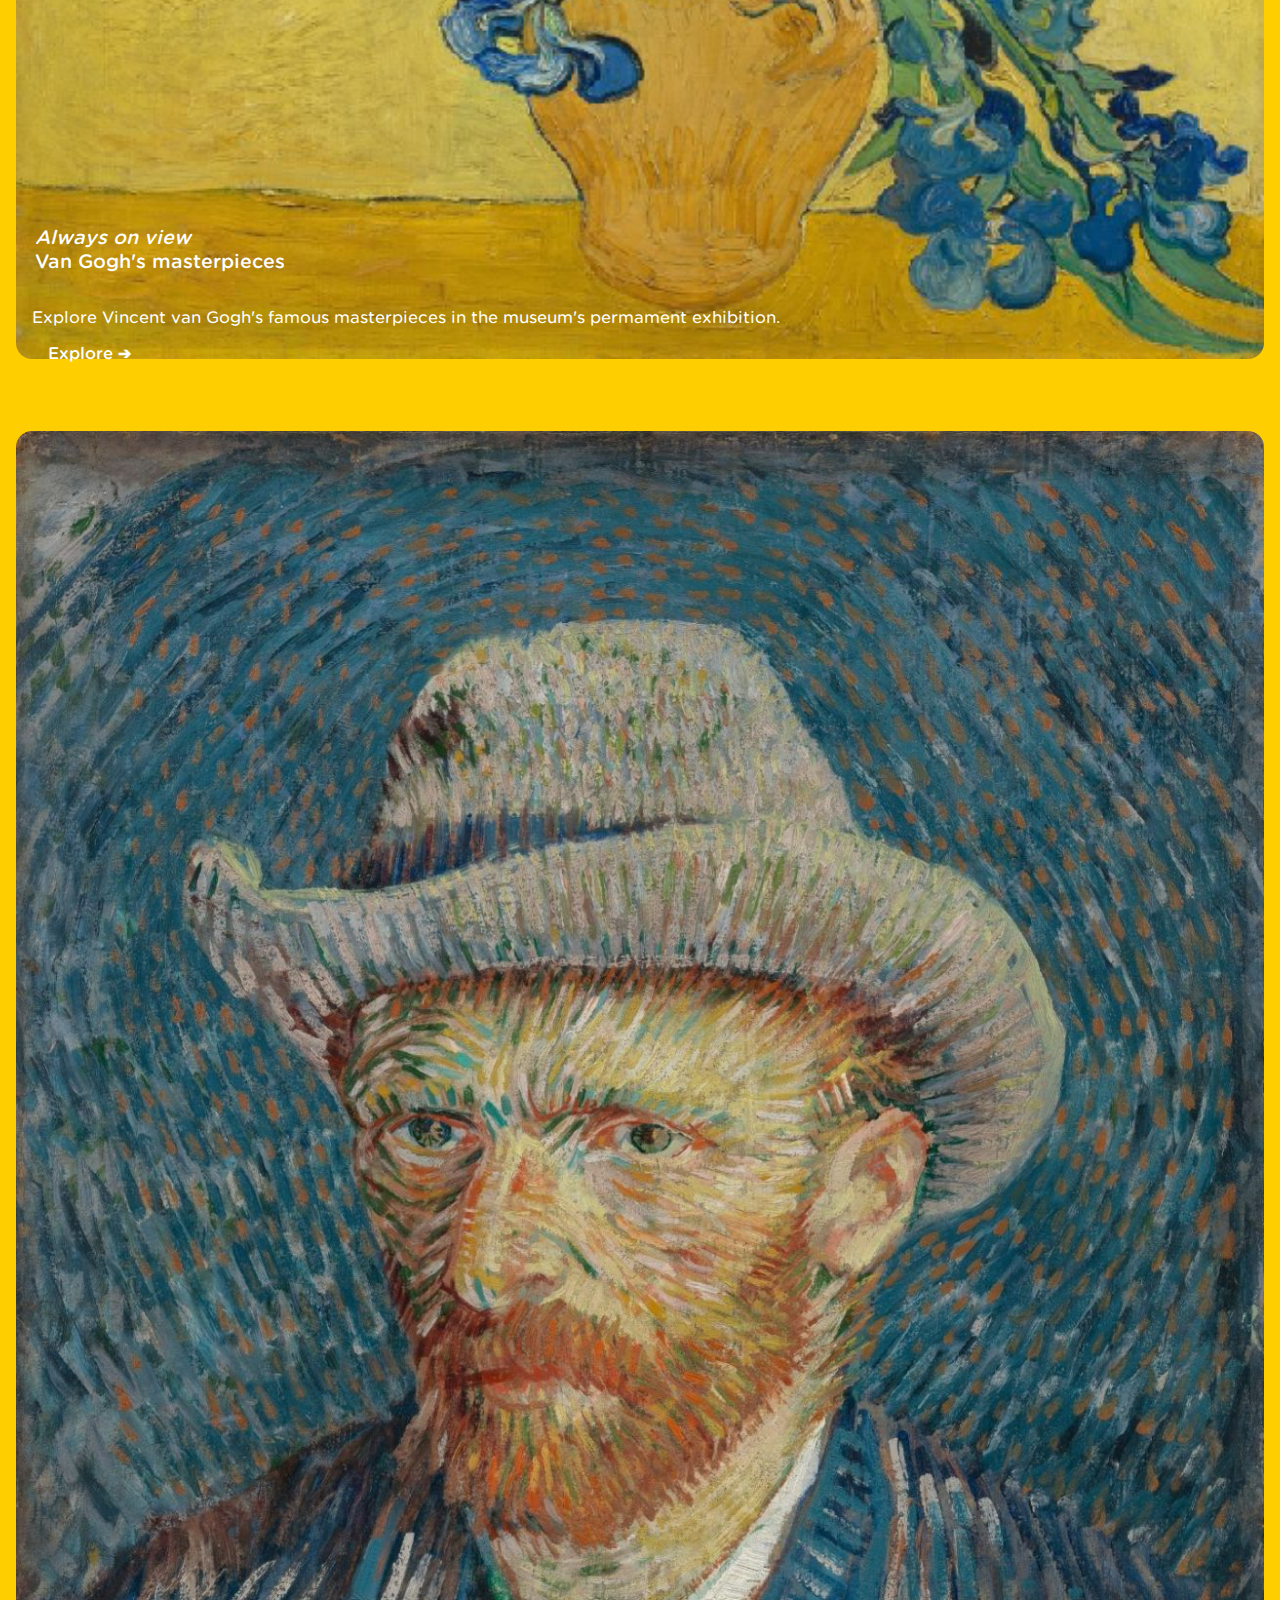
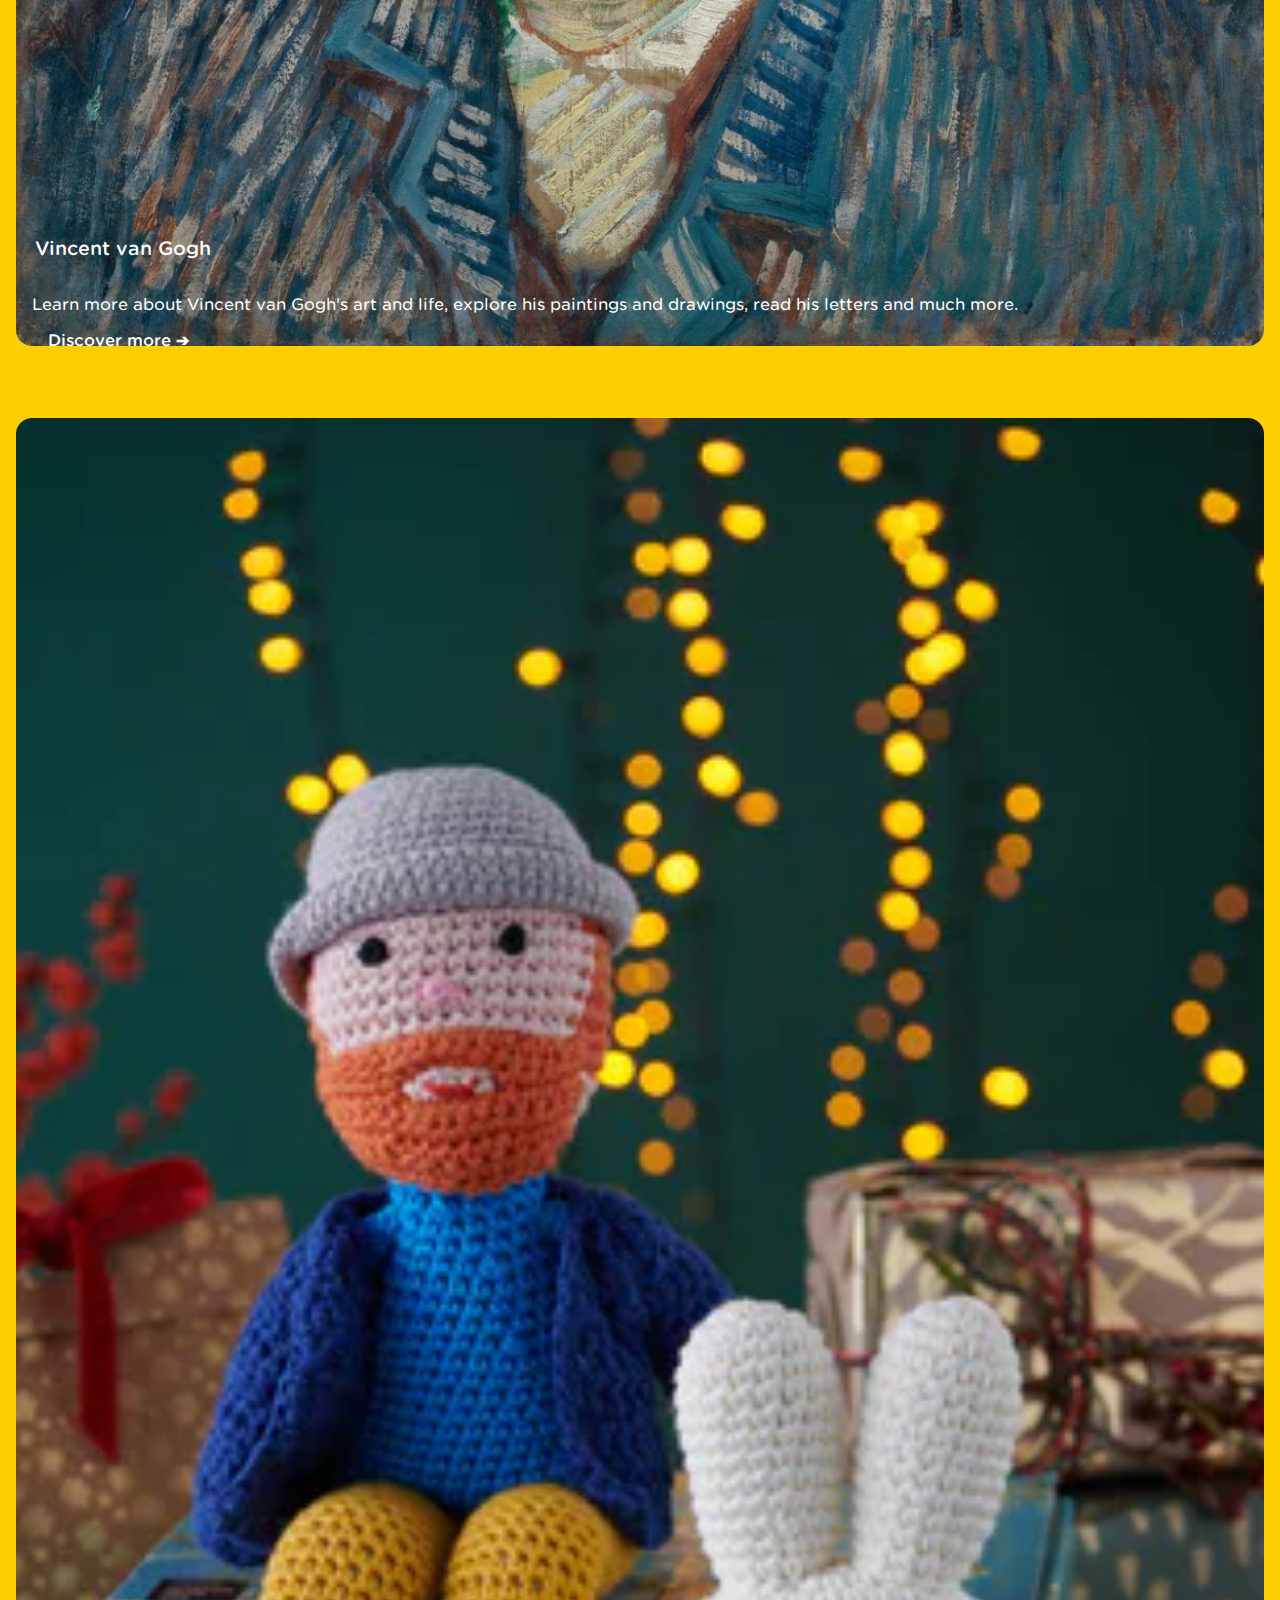
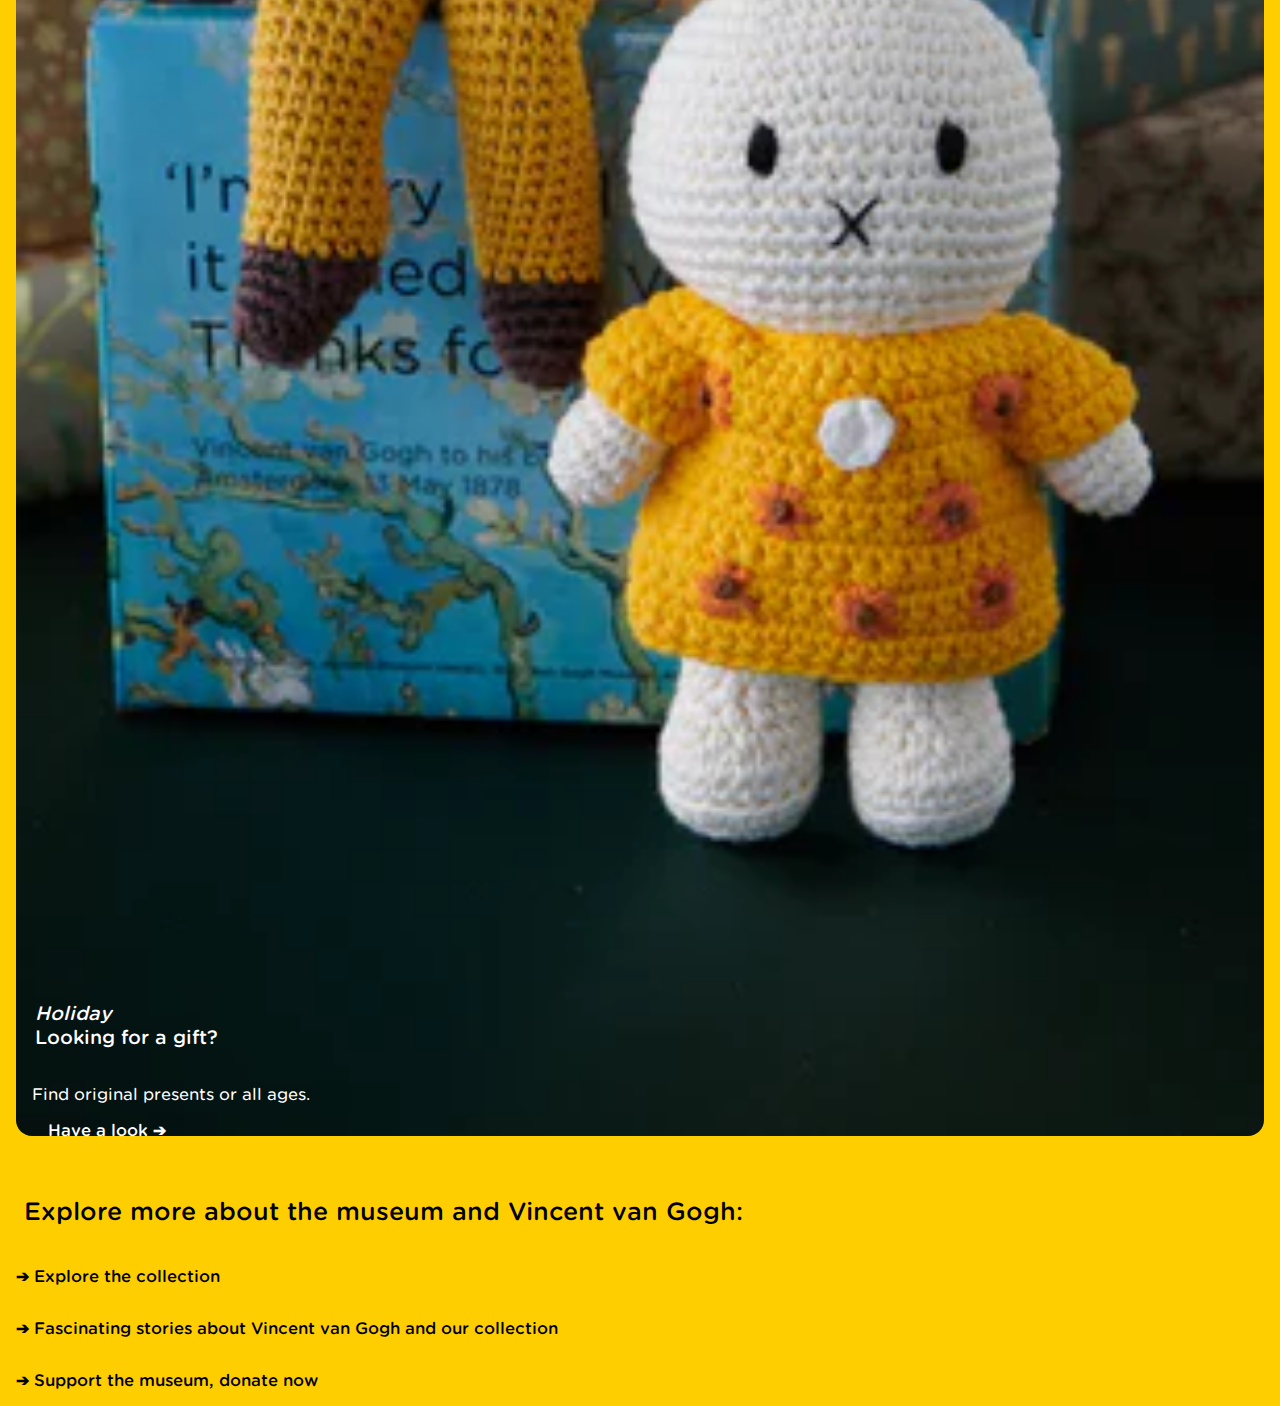
==== commit 2f834353: "Add files via upload" ====
--- a/index.html
+++ b/index.html
@@ -3,7 +3,7 @@
 	
 <head>
 	<meta charset="UTF-8">
-	<meta name="author" content="jouw naam">
+	<meta name="author" content="Michelle Akkermans">
 	<meta name="viewport" content="width=device-width, initial-scale=1">
 	
 	<title>Van Gogh</title>
--- a/styles/style.css
+++ b/styles/style.css
@@ -240,6 +240,9 @@
 MAIN LIJSTJE  
 *********/
 
+div{
+	color: var(--color-text-image);
+}
 
 
 main ul li {
@@ -287,4 +290,21 @@
 	height: auto;
 	border-radius: 2em;
 	padding: 1em;
-}+}
+
+
+
+/************/
+/* STATES */
+/************/
+
+
+a:active {
+	color:var(--link-active-color);
+}
+
+a:focus { 
+	outline: none; 
+	text-decoration:underline;
+}
+
